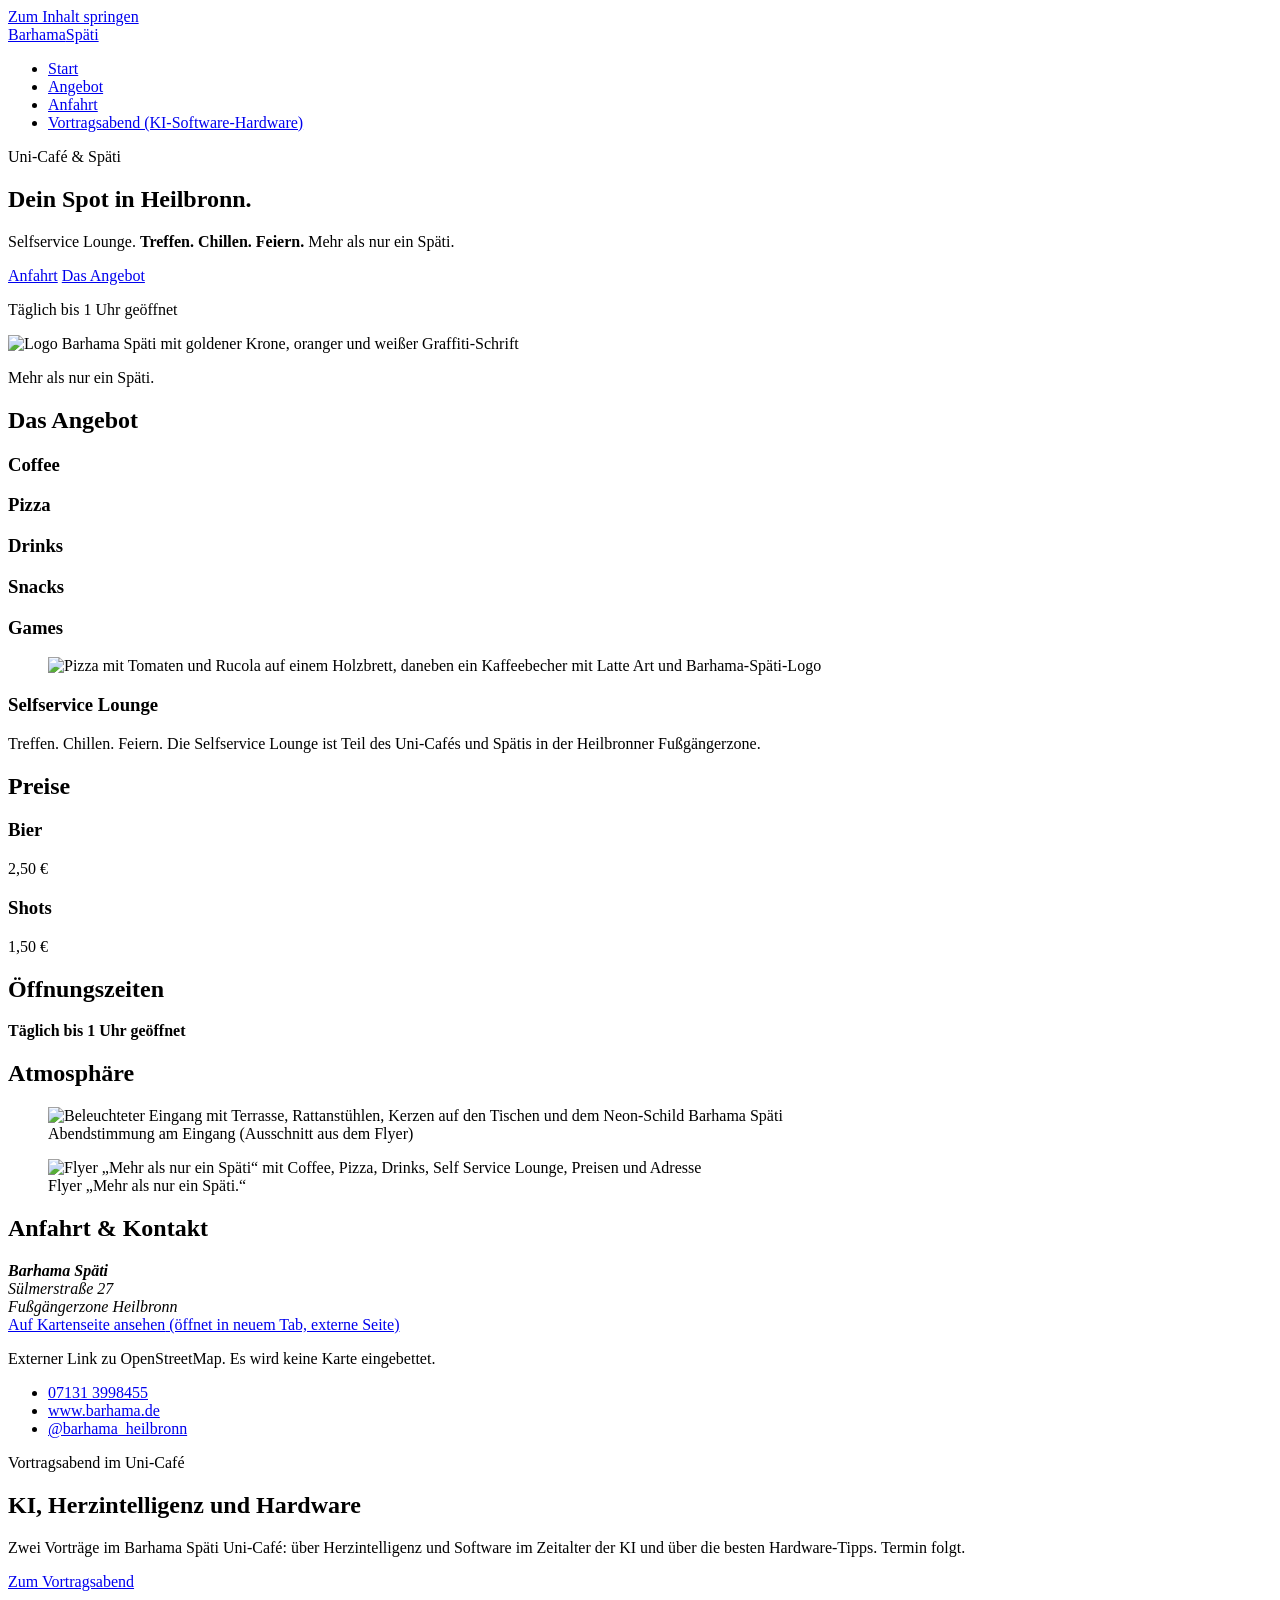
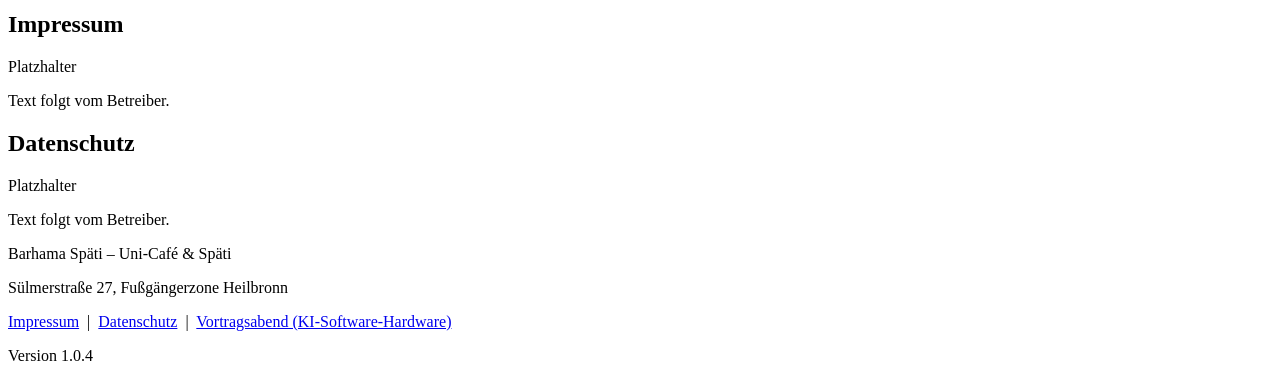
==== index.html @ f856fcb7 "Add files via upload" ====
<!doctype html>
<html lang="de" data-bs-theme="dark">
<head>
  <meta charset="utf-8">
  <meta name="viewport" content="width=device-width, initial-scale=1">
  <title>Barhama Späti – Uni-Café &amp; Späti in Heilbronn</title>
  <meta name="description" content="Barhama Späti, Uni-Café &amp; Späti in der Sülmerstraße 27, Fußgängerzone Heilbronn. Coffee, Pizza, Drinks, Snacks und Games. Täglich bis 1 Uhr geöffnet.">
  <meta name="app-version" content="1.0.4">
  <meta name="theme-color" content="#0b0b0b">
  <link rel="canonical" href="https://nosz.github.io/ki-software-hardware/">
  <meta property="og:type" content="website">
  <meta property="og:locale" content="de_DE">
  <meta property="og:site_name" content="Barhama Späti">
  <meta property="og:url" content="https://nosz.github.io/ki-software-hardware/">
  <meta property="og:title" content="Barhama Späti – Dein Spot in Heilbronn.">
  <meta property="og:description" content="Treffen. Chillen. Feiern. Uni-Café &amp; Späti, Sülmerstraße 27, Heilbronn. Täglich bis 1 Uhr geöffnet.">
  <meta property="og:image" content="https://nosz.github.io/ki-software-hardware/img_css_js/img/og-home.jpg">
  <meta property="og:image:width" content="1200">
  <meta property="og:image:height" content="630">
  <meta property="og:image:alt" content="Vorschaubild: Barhama Späti, Dein Spot in Heilbronn, beleuchtete Terrasse mit Neon-Schild">
  <meta name="twitter:card" content="summary_large_image">
  <meta name="twitter:title" content="Barhama Späti – Dein Spot in Heilbronn.">
  <meta name="twitter:description" content="Uni-Café &amp; Späti, Sülmerstraße 27, Heilbronn. Täglich bis 1 Uhr geöffnet.">
  <meta name="twitter:image" content="https://nosz.github.io/ki-software-hardware/img_css_js/img/og-home.jpg">
  <meta name="twitter:image:alt" content="Vorschaubild: Barhama Späti, Dein Spot in Heilbronn">
  <link rel="icon" type="image/png" sizes="32x32" href="img_css_js/img/favicon-32.png">
  <link rel="apple-touch-icon" href="img_css_js/img/apple-touch-icon.png">
  <link rel="stylesheet" href="img_css_js/vendor/bootstrap/bootstrap.min.css">
  <link rel="stylesheet" href="img_css_js/vendor/bootstrap-icons/bootstrap-icons.min.css">
  <link rel="stylesheet" href="img_css_js/css/custom.css">
  <script type="application/ld+json">
  {"@context":"https://schema.org","@type":"CafeOrCoffeeShop","name":"Barhama Späti","description":"Uni-Café & Späti – Selfservice Lounge","address":{"@type":"PostalAddress","streetAddress":"Sülmerstraße 27","addressLocality":"Heilbronn","addressCountry":"DE"},"url":"https://www.barhama.de"}
  </script>
</head>
<body>
  <a class="skip-link" href="#inhalt">Zum Inhalt springen</a>

  <header class="site-header">
    <div class="container d-flex flex-wrap align-items-center justify-content-between py-1">
      <a class="brand" href="index.html" aria-label="Barhama Späti – Startseite">Barhama<span>Späti</span></a>
      <nav aria-label="Hauptnavigation">
        <ul class="nav flex-wrap">
          <li class="nav-item"><a class="nav-link active" href="index.html" aria-current="page">Start</a></li>
          <li class="nav-item"><a class="nav-link" href="#angebot">Angebot</a></li>
          <li class="nav-item"><a class="nav-link" href="#anfahrt">Anfahrt</a></li>
          <li class="nav-item"><a class="nav-link" href="ki_software_hardware_info.html">Vortragsabend (KI-Software-Hardware)</a></li>
        </ul>
      </nav>
    </div>
  </header>

  <main id="inhalt">
    <section class="hero py-5" aria-labelledby="hero-titel">
      <div class="container py-4 py-lg-5">
        <div class="row align-items-center g-4">
          <div class="col-lg-7">
            <p class="hero-tag mb-3"><span>Uni-Café &amp; Späti</span></p>
            <h1 id="hero-titel">Dein Spot <span class="text-orange">in Heilbronn.</span></h1>
            <p class="lead mt-3">Selfservice Lounge. <strong>Treffen. Chillen. Feiern.</strong> Mehr als nur ein Späti.</p>
            <div class="d-flex flex-wrap gap-3 mt-4">
              <a class="btn btn-bh" href="#anfahrt"><i class="bi bi-geo-alt-fill me-2" aria-hidden="true"></i>Anfahrt</a>
              <a class="btn btn-bh-outline" href="#angebot">Das Angebot</a>
            </div>
            <p class="mt-4 mb-0 fw-bold"><i class="bi bi-clock-fill text-orange me-2" aria-hidden="true"></i>Täglich bis 1 Uhr geöffnet</p>
          </div>
          <div class="col-lg-5">
            <img class="img-fluid rounded-bh" src="img_css_js/img/logo.jpg" width="1200" height="604" alt="Logo Barhama Späti mit goldener Krone, oranger und weißer Graffiti-Schrift" fetchpriority="high">
          </div>
        </div>
      </div>
    </section>

    <section id="angebot" class="section" aria-labelledby="angebot-titel">
      <div class="container">
        <p class="eyebrow">Mehr als nur ein Späti.</p>
        <h2 id="angebot-titel" class="mb-4">Das Angebot</h2>
        <div class="row g-3 row-cols-1 row-cols-sm-2 row-cols-lg-5">
          <div class="col"><div class="card-bh p-4 text-center"><span class="icon-wrap mb-3"><i class="bi bi-cup-hot-fill" aria-hidden="true"></i></span><h3>Coffee</h3></div></div>
          <div class="col"><div class="card-bh p-4 text-center"><span class="icon-wrap mb-3"><i class="bi bi-basket2-fill" aria-hidden="true"></i></span><h3>Pizza</h3></div></div>
          <div class="col"><div class="card-bh p-4 text-center"><span class="icon-wrap mb-3"><i class="bi bi-cup-straw" aria-hidden="true"></i></span><h3>Drinks</h3></div></div>
          <div class="col"><div class="card-bh p-4 text-center"><span class="icon-wrap mb-3"><i class="bi bi-bag-fill" aria-hidden="true"></i></span><h3>Snacks</h3></div></div>
          <div class="col"><div class="card-bh p-4 text-center"><span class="icon-wrap mb-3"><i class="bi bi-controller" aria-hidden="true"></i></span><h3>Games</h3></div></div>
        </div>
        <div class="row g-4 mt-2 align-items-center">
          <div class="col-md-6">
            <figure><img class="img-fluid rounded-bh" loading="lazy" src="img_css_js/img/pizza-kaffee.jpg" width="800" height="512" alt="Pizza mit Tomaten und Rucola auf einem Holzbrett, daneben ein Kaffeebecher mit Latte Art und Barhama-Späti-Logo"></figure>
          </div>
          <div class="col-md-6">
            <h3 class="text-gold">Selfservice Lounge</h3>
            <p class="mb-0">Treffen. Chillen. Feiern. Die Selfservice Lounge ist Teil des Uni-Cafés und Spätis in der Heilbronner Fußgängerzone.</p>
          </div>
        </div>
      </div>
    </section>

    <section id="preise" class="section section-alt" aria-labelledby="preise-titel">
      <div class="container">
        <h2 id="preise-titel" class="mb-4">Preise</h2>
        <div class="row g-3">
          <div class="col-sm-6 col-lg-4"><div class="price-card"><i class="bi bi-cup-straw fs-2 text-gold" aria-hidden="true"></i><h3 class="mt-2">Bier</h3><p class="price mb-0">2,50&nbsp;€</p></div></div>
          <div class="col-sm-6 col-lg-4"><div class="price-card"><i class="bi bi-cup-fill fs-2 text-gold" aria-hidden="true"></i><h3 class="mt-2">Shots</h3><p class="price mb-0">1,50&nbsp;€</p></div></div>
        </div>
      </div>
    </section>

    <section id="oeffnungszeiten" class="section" aria-labelledby="zeiten-titel">
      <div class="container">
        <h2 id="zeiten-titel" class="mb-4">Öffnungszeiten</h2>
        <div class="card-bh p-4 d-flex flex-row align-items-center gap-3">
          <span class="icon-wrap flex-shrink-0"><i class="bi bi-clock-fill" aria-hidden="true"></i></span>
          <p class="mb-0 fs-4 text-white"><strong>Täglich bis 1 Uhr geöffnet</strong></p>
        </div>
      </div>
    </section>

    <section id="atmosphaere" class="section section-alt" aria-labelledby="galerie-titel">
      <div class="container">
        <h2 id="galerie-titel" class="mb-4">Atmosphäre</h2>
        <div class="row g-4 gallery">
          <div class="col-md-5">
            <figure><img class="img-fluid" loading="lazy" src="img_css_js/img/terrasse.jpg" width="900" height="936" alt="Beleuchteter Eingang mit Terrasse, Rattanstühlen, Kerzen auf den Tischen und dem Neon-Schild Barhama Späti"><figcaption>Abendstimmung am Eingang (Ausschnitt aus dem Flyer)</figcaption></figure>
          </div>
          <div class="col-md-7">
            <figure><img class="img-fluid" loading="lazy" src="img_css_js/img/flyer-2.jpg" width="1200" height="1600" alt="Flyer „Mehr als nur ein Späti“ mit Coffee, Pizza, Drinks, Self Service Lounge, Preisen und Adresse" style="max-height:640px;width:auto;max-width:100%"><figcaption>Flyer „Mehr als nur ein Späti.“</figcaption></figure>
          </div>
        </div>
      </div>
    </section>

    <section id="anfahrt" class="section" aria-labelledby="anfahrt-titel">
      <div class="container">
        <h2 id="anfahrt-titel" class="mb-4">Anfahrt &amp; Kontakt</h2>
        <div class="row g-4">
          <div class="col-md-6">
            <address class="mb-3 fs-5">
              <strong>Barhama Späti</strong><br>
              Sülmerstraße 27<br>
              Fußgängerzone Heilbronn
            </address>
            <a class="btn btn-bh" href="https://www.openstreetmap.org/search?query=S%C3%BClmerstra%C3%9Fe%2027%20Heilbronn" target="_blank" rel="noopener noreferrer"><i class="bi bi-geo-alt-fill me-2" aria-hidden="true"></i>Auf Kartenseite ansehen<span class="visually-hidden"> (öffnet in neuem Tab, externe Seite)</span></a>
            <p class="small text-muted-bh mt-2">Externer Link zu OpenStreetMap. Es wird keine Karte eingebettet.</p>
          </div>
          <div class="col-md-6">
            <ul class="list-unstyled fs-5 mb-0">
              <li class="mb-2"><i class="bi bi-telephone-fill text-orange me-2" aria-hidden="true"></i><a href="tel:+4971313998455">07131 3998455</a></li>
              <li class="mb-2"><i class="bi bi-globe2 text-orange me-2" aria-hidden="true"></i><a href="https://www.barhama.de" target="_blank" rel="noopener noreferrer">www.barhama.de</a></li>
              <li><i class="bi bi-instagram text-orange me-2" aria-hidden="true"></i><a href="https://www.instagram.com/barhama_heilbronn/" target="_blank" rel="noopener noreferrer">@barhama_heilbronn</a></li>
            </ul>
          </div>
        </div>
      </div>
    </section>

    <section class="section section-alt" aria-labelledby="teaser-titel">
      <div class="container">
        <div class="row align-items-center g-4">
          <div class="col-lg-8">
            <p class="eyebrow">Vortragsabend im Uni-Café</p>
            <h2 id="teaser-titel">KI, Herzintelligenz und Hardware</h2>
            <p class="mb-0">Zwei Vorträge im Barhama Späti Uni-Café: über Herzintelligenz und Software im Zeitalter der KI und über die besten Hardware-Tipps. Termin folgt.</p>
          </div>
          <div class="col-lg-4 text-lg-end">
            <a class="btn btn-bh" href="ki_software_hardware_info.html">Zum Vortragsabend<i class="bi bi-arrow-right ms-2" aria-hidden="true"></i></a>
          </div>
        </div>
      </div>
    </section>

  <section id="impressum" class="section section-alt" aria-labelledby="impressum-titel">
    <div class="container">
      <h2 id="impressum-titel" class="mb-3">Impressum</h2>
      <div class="platzhalter"><p class="eyebrow mb-2">Platzhalter</p><p class="fs-5 mb-0">Text folgt vom Betreiber.</p></div>
    </div>
  </section>
  <section id="datenschutz" class="section" aria-labelledby="datenschutz-titel">
    <div class="container">
      <h2 id="datenschutz-titel" class="mb-3">Datenschutz</h2>
      <div class="platzhalter"><p class="eyebrow mb-2">Platzhalter</p><p class="fs-5 mb-0">Text folgt vom Betreiber.</p></div>
    </div>
  </section>  </main>

  <footer class="site-footer">
    <div class="container">
      <div class="row g-3">
        <div class="col-md-6">
          <p class="mb-1 text-white fw-bold">Barhama Späti – Uni-Café &amp; Späti</p>
          <p class="mb-0">Sülmerstraße 27, Fußgängerzone Heilbronn</p>
        </div>
        <div class="col-md-6 text-md-end">
          <a href="#impressum">Impressum</a> &nbsp;|&nbsp; <a href="#datenschutz">Datenschutz</a> &nbsp;|&nbsp; <a href="ki_software_hardware_info.html">Vortragsabend (KI-Software-Hardware)</a>
        </div>
      </div>
      <p class="small mt-3 mb-0">Version <span id="version">1.0.4</span></p>
    </div>
  </footer>
</body>
</html>
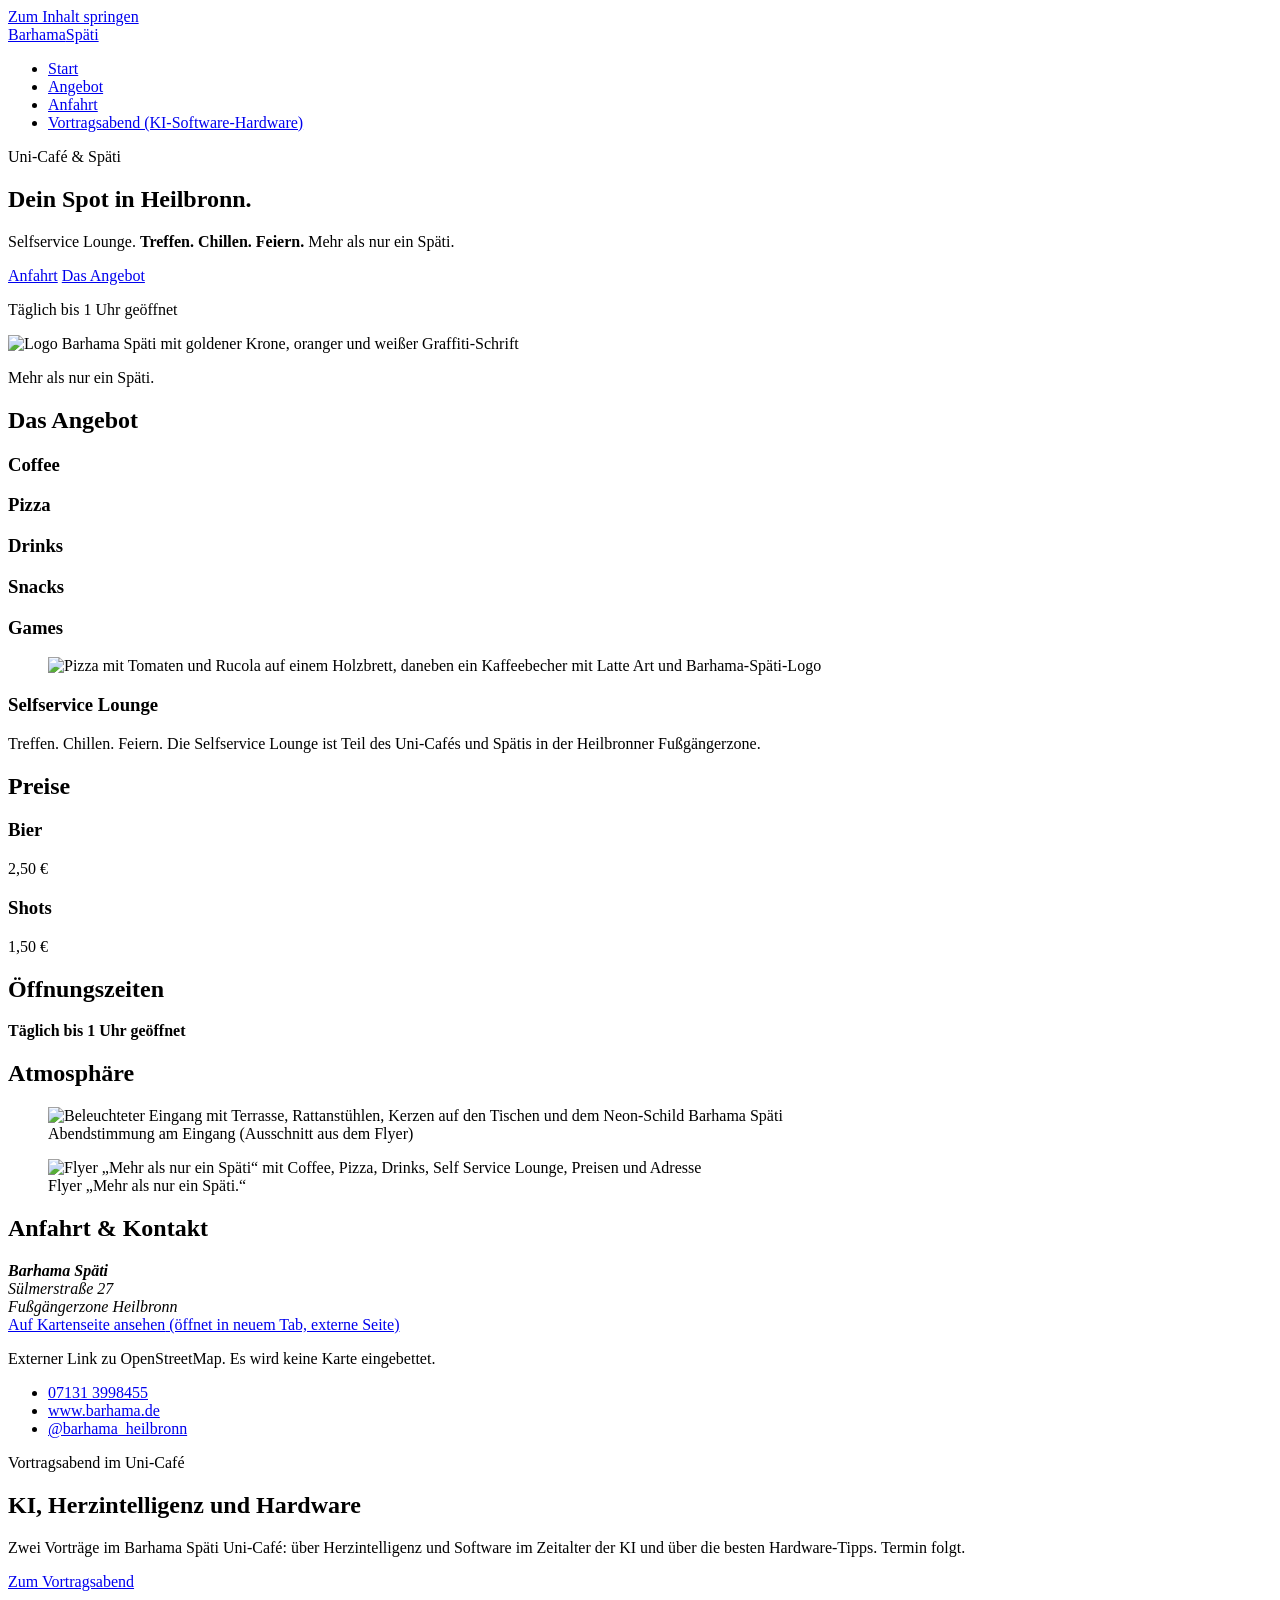
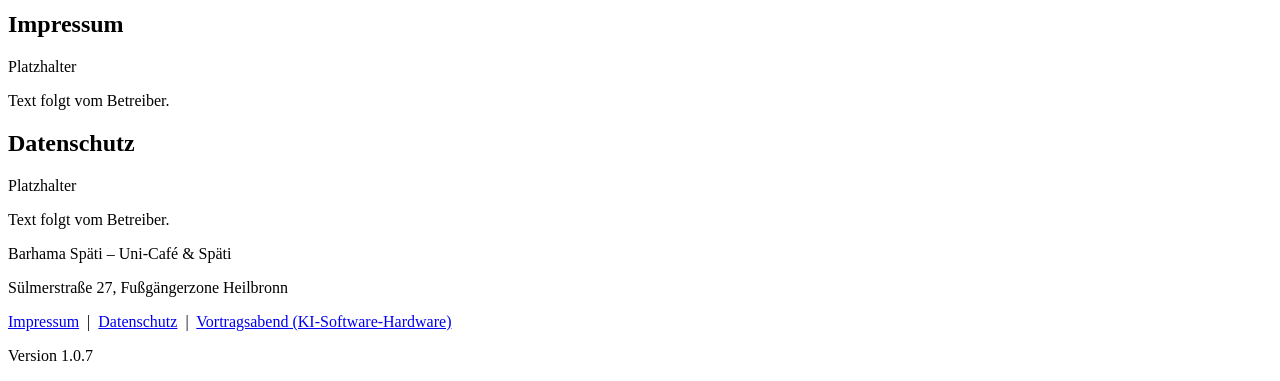
==== commit 661b1cd1: "Add files via upload" ====
--- a/index.html
+++ b/index.html
@@ -5,7 +5,7 @@
   <meta name="viewport" content="width=device-width, initial-scale=1">
   <title>Barhama Späti – Uni-Café &amp; Späti in Heilbronn</title>
   <meta name="description" content="Barhama Späti, Uni-Café &amp; Späti in der Sülmerstraße 27, Fußgängerzone Heilbronn. Coffee, Pizza, Drinks, Snacks und Games. Täglich bis 1 Uhr geöffnet.">
-  <meta name="app-version" content="1.0.4">
+  <meta name="app-version" content="1.0.7">
   <meta name="theme-color" content="#0b0b0b">
   <link rel="canonical" href="https://nosz.github.io/ki-software-hardware/">
   <meta property="og:type" content="website">
@@ -190,7 +190,7 @@
           <a href="#impressum">Impressum</a> &nbsp;|&nbsp; <a href="#datenschutz">Datenschutz</a> &nbsp;|&nbsp; <a href="ki_software_hardware_info.html">Vortragsabend (KI-Software-Hardware)</a>
         </div>
       </div>
-      <p class="small mt-3 mb-0">Version <span id="version">1.0.4</span></p>
+      <p class="small mt-3 mb-0">Version <span id="version">1.0.7</span></p>
     </div>
   </footer>
 </body>
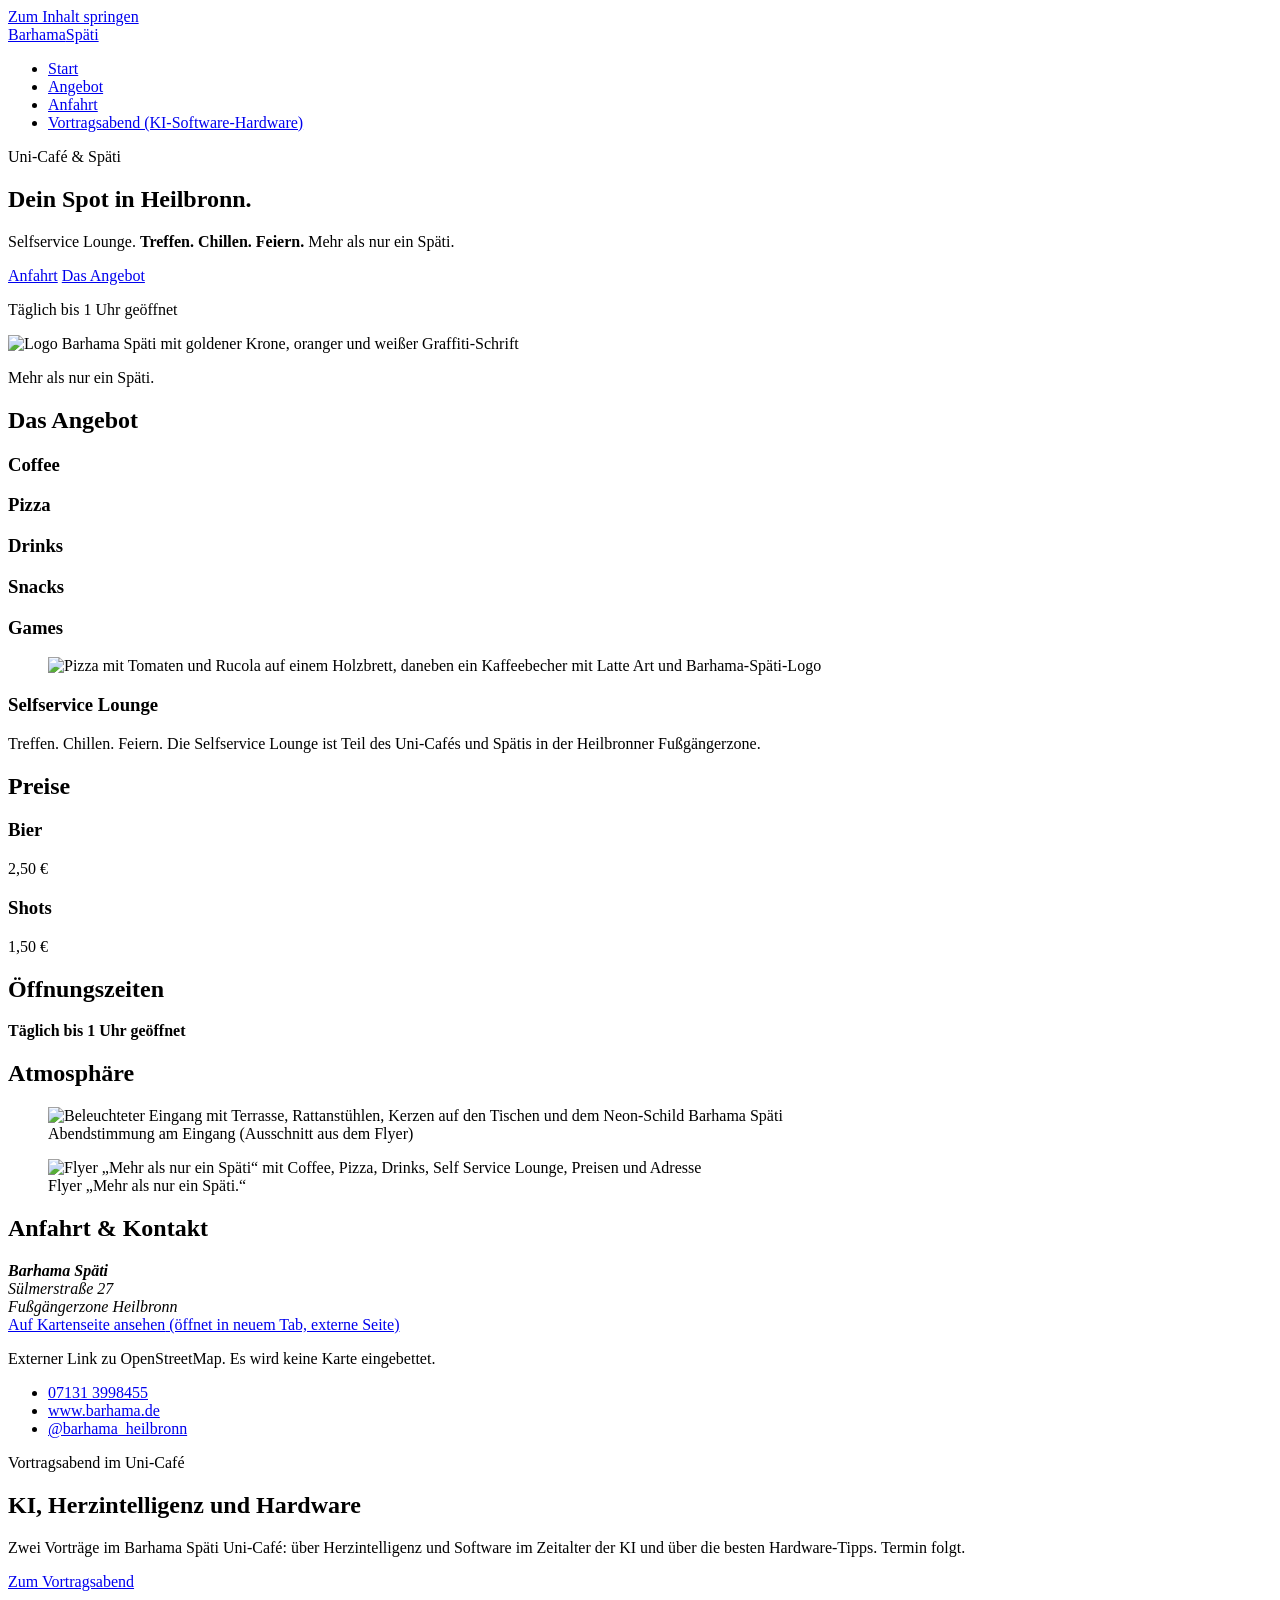
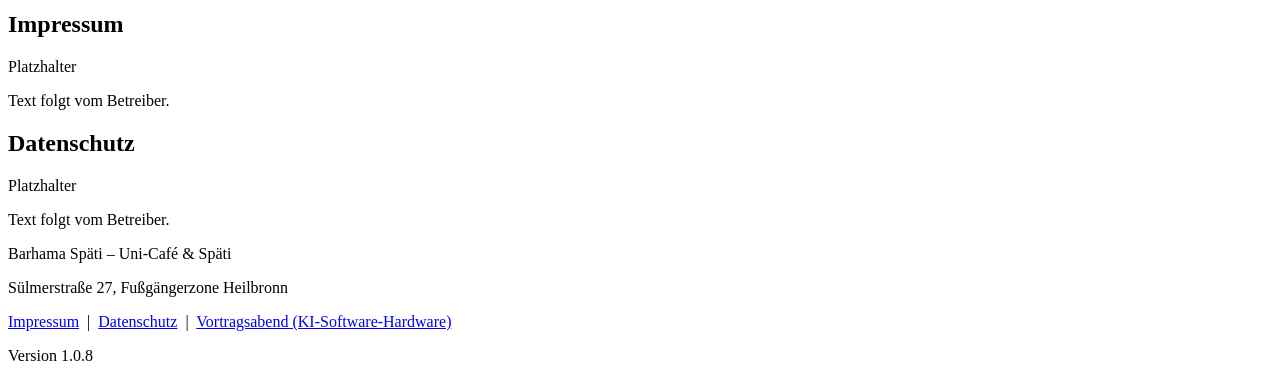
==== commit bc794dcb: "Add files via upload" ====
--- a/index.html
+++ b/index.html
@@ -5,7 +5,7 @@
   <meta name="viewport" content="width=device-width, initial-scale=1">
   <title>Barhama Späti – Uni-Café &amp; Späti in Heilbronn</title>
   <meta name="description" content="Barhama Späti, Uni-Café &amp; Späti in der Sülmerstraße 27, Fußgängerzone Heilbronn. Coffee, Pizza, Drinks, Snacks und Games. Täglich bis 1 Uhr geöffnet.">
-  <meta name="app-version" content="1.0.7">
+  <meta name="app-version" content="1.0.8">
   <meta name="theme-color" content="#0b0b0b">
   <link rel="canonical" href="https://nosz.github.io/ki-software-hardware/">
   <meta property="og:type" content="website">
@@ -14,20 +14,20 @@
   <meta property="og:url" content="https://nosz.github.io/ki-software-hardware/">
   <meta property="og:title" content="Barhama Späti – Dein Spot in Heilbronn.">
   <meta property="og:description" content="Treffen. Chillen. Feiern. Uni-Café &amp; Späti, Sülmerstraße 27, Heilbronn. Täglich bis 1 Uhr geöffnet.">
-  <meta property="og:image" content="https://nosz.github.io/ki-software-hardware/img_css_js/img/og-home.jpg">
+  <meta property="og:image" content="https://nosz.github.io/ki-software-hardware/img_css_js/og-home.jpg">
   <meta property="og:image:width" content="1200">
   <meta property="og:image:height" content="630">
   <meta property="og:image:alt" content="Vorschaubild: Barhama Späti, Dein Spot in Heilbronn, beleuchtete Terrasse mit Neon-Schild">
   <meta name="twitter:card" content="summary_large_image">
   <meta name="twitter:title" content="Barhama Späti – Dein Spot in Heilbronn.">
   <meta name="twitter:description" content="Uni-Café &amp; Späti, Sülmerstraße 27, Heilbronn. Täglich bis 1 Uhr geöffnet.">
-  <meta name="twitter:image" content="https://nosz.github.io/ki-software-hardware/img_css_js/img/og-home.jpg">
+  <meta name="twitter:image" content="https://nosz.github.io/ki-software-hardware/img_css_js/og-home.jpg">
   <meta name="twitter:image:alt" content="Vorschaubild: Barhama Späti, Dein Spot in Heilbronn">
-  <link rel="icon" type="image/png" sizes="32x32" href="img_css_js/img/favicon-32.png">
-  <link rel="apple-touch-icon" href="img_css_js/img/apple-touch-icon.png">
-  <link rel="stylesheet" href="img_css_js/vendor/bootstrap/bootstrap.min.css">
-  <link rel="stylesheet" href="img_css_js/vendor/bootstrap-icons/bootstrap-icons.min.css">
-  <link rel="stylesheet" href="img_css_js/css/custom.css">
+  <link rel="icon" type="image/png" sizes="32x32" href="img_css_js/favicon-32.png">
+  <link rel="apple-touch-icon" href="img_css_js/apple-touch-icon.png">
+  <link rel="stylesheet" href="img_css_js/bootstrap.min.css">
+  <link rel="stylesheet" href="img_css_js/bootstrap-icons.min.css">
+  <link rel="stylesheet" href="img_css_js/custom.css">
   <script type="application/ld+json">
   {"@context":"https://schema.org","@type":"CafeOrCoffeeShop","name":"Barhama Späti","description":"Uni-Café & Späti – Selfservice Lounge","address":{"@type":"PostalAddress","streetAddress":"Sülmerstraße 27","addressLocality":"Heilbronn","addressCountry":"DE"},"url":"https://www.barhama.de"}
   </script>
@@ -64,7 +64,7 @@
             <p class="mt-4 mb-0 fw-bold"><i class="bi bi-clock-fill text-orange me-2" aria-hidden="true"></i>Täglich bis 1 Uhr geöffnet</p>
           </div>
           <div class="col-lg-5">
-            <img class="img-fluid rounded-bh" src="img_css_js/img/logo.jpg" width="1200" height="604" alt="Logo Barhama Späti mit goldener Krone, oranger und weißer Graffiti-Schrift" fetchpriority="high">
+            <img class="img-fluid rounded-bh" src="img_css_js/logo.jpg" width="1200" height="604" alt="Logo Barhama Späti mit goldener Krone, oranger und weißer Graffiti-Schrift" fetchpriority="high">
           </div>
         </div>
       </div>
@@ -83,7 +83,7 @@
         </div>
         <div class="row g-4 mt-2 align-items-center">
           <div class="col-md-6">
-            <figure><img class="img-fluid rounded-bh" loading="lazy" src="img_css_js/img/pizza-kaffee.jpg" width="800" height="512" alt="Pizza mit Tomaten und Rucola auf einem Holzbrett, daneben ein Kaffeebecher mit Latte Art und Barhama-Späti-Logo"></figure>
+            <figure><img class="img-fluid rounded-bh" loading="lazy" src="img_css_js/pizza-kaffee.jpg" width="800" height="512" alt="Pizza mit Tomaten und Rucola auf einem Holzbrett, daneben ein Kaffeebecher mit Latte Art und Barhama-Späti-Logo"></figure>
           </div>
           <div class="col-md-6">
             <h3 class="text-gold">Selfservice Lounge</h3>
@@ -118,10 +118,10 @@
         <h2 id="galerie-titel" class="mb-4">Atmosphäre</h2>
         <div class="row g-4 gallery">
           <div class="col-md-5">
-            <figure><img class="img-fluid" loading="lazy" src="img_css_js/img/terrasse.jpg" width="900" height="936" alt="Beleuchteter Eingang mit Terrasse, Rattanstühlen, Kerzen auf den Tischen und dem Neon-Schild Barhama Späti"><figcaption>Abendstimmung am Eingang (Ausschnitt aus dem Flyer)</figcaption></figure>
+            <figure><img class="img-fluid" loading="lazy" src="img_css_js/terrasse.jpg" width="900" height="936" alt="Beleuchteter Eingang mit Terrasse, Rattanstühlen, Kerzen auf den Tischen und dem Neon-Schild Barhama Späti"><figcaption>Abendstimmung am Eingang (Ausschnitt aus dem Flyer)</figcaption></figure>
           </div>
           <div class="col-md-7">
-            <figure><img class="img-fluid" loading="lazy" src="img_css_js/img/flyer-2.jpg" width="1200" height="1600" alt="Flyer „Mehr als nur ein Späti“ mit Coffee, Pizza, Drinks, Self Service Lounge, Preisen und Adresse" style="max-height:640px;width:auto;max-width:100%"><figcaption>Flyer „Mehr als nur ein Späti.“</figcaption></figure>
+            <figure><img class="img-fluid" loading="lazy" src="img_css_js/flyer-2.jpg" width="1200" height="1600" alt="Flyer „Mehr als nur ein Späti“ mit Coffee, Pizza, Drinks, Self Service Lounge, Preisen und Adresse" style="max-height:640px;width:auto;max-width:100%"><figcaption>Flyer „Mehr als nur ein Späti.“</figcaption></figure>
           </div>
         </div>
       </div>
@@ -190,7 +190,7 @@
           <a href="#impressum">Impressum</a> &nbsp;|&nbsp; <a href="#datenschutz">Datenschutz</a> &nbsp;|&nbsp; <a href="ki_software_hardware_info.html">Vortragsabend (KI-Software-Hardware)</a>
         </div>
       </div>
-      <p class="small mt-3 mb-0">Version <span id="version">1.0.7</span></p>
+      <p class="small mt-3 mb-0">Version <span id="version">1.0.8</span></p>
     </div>
   </footer>
 </body>
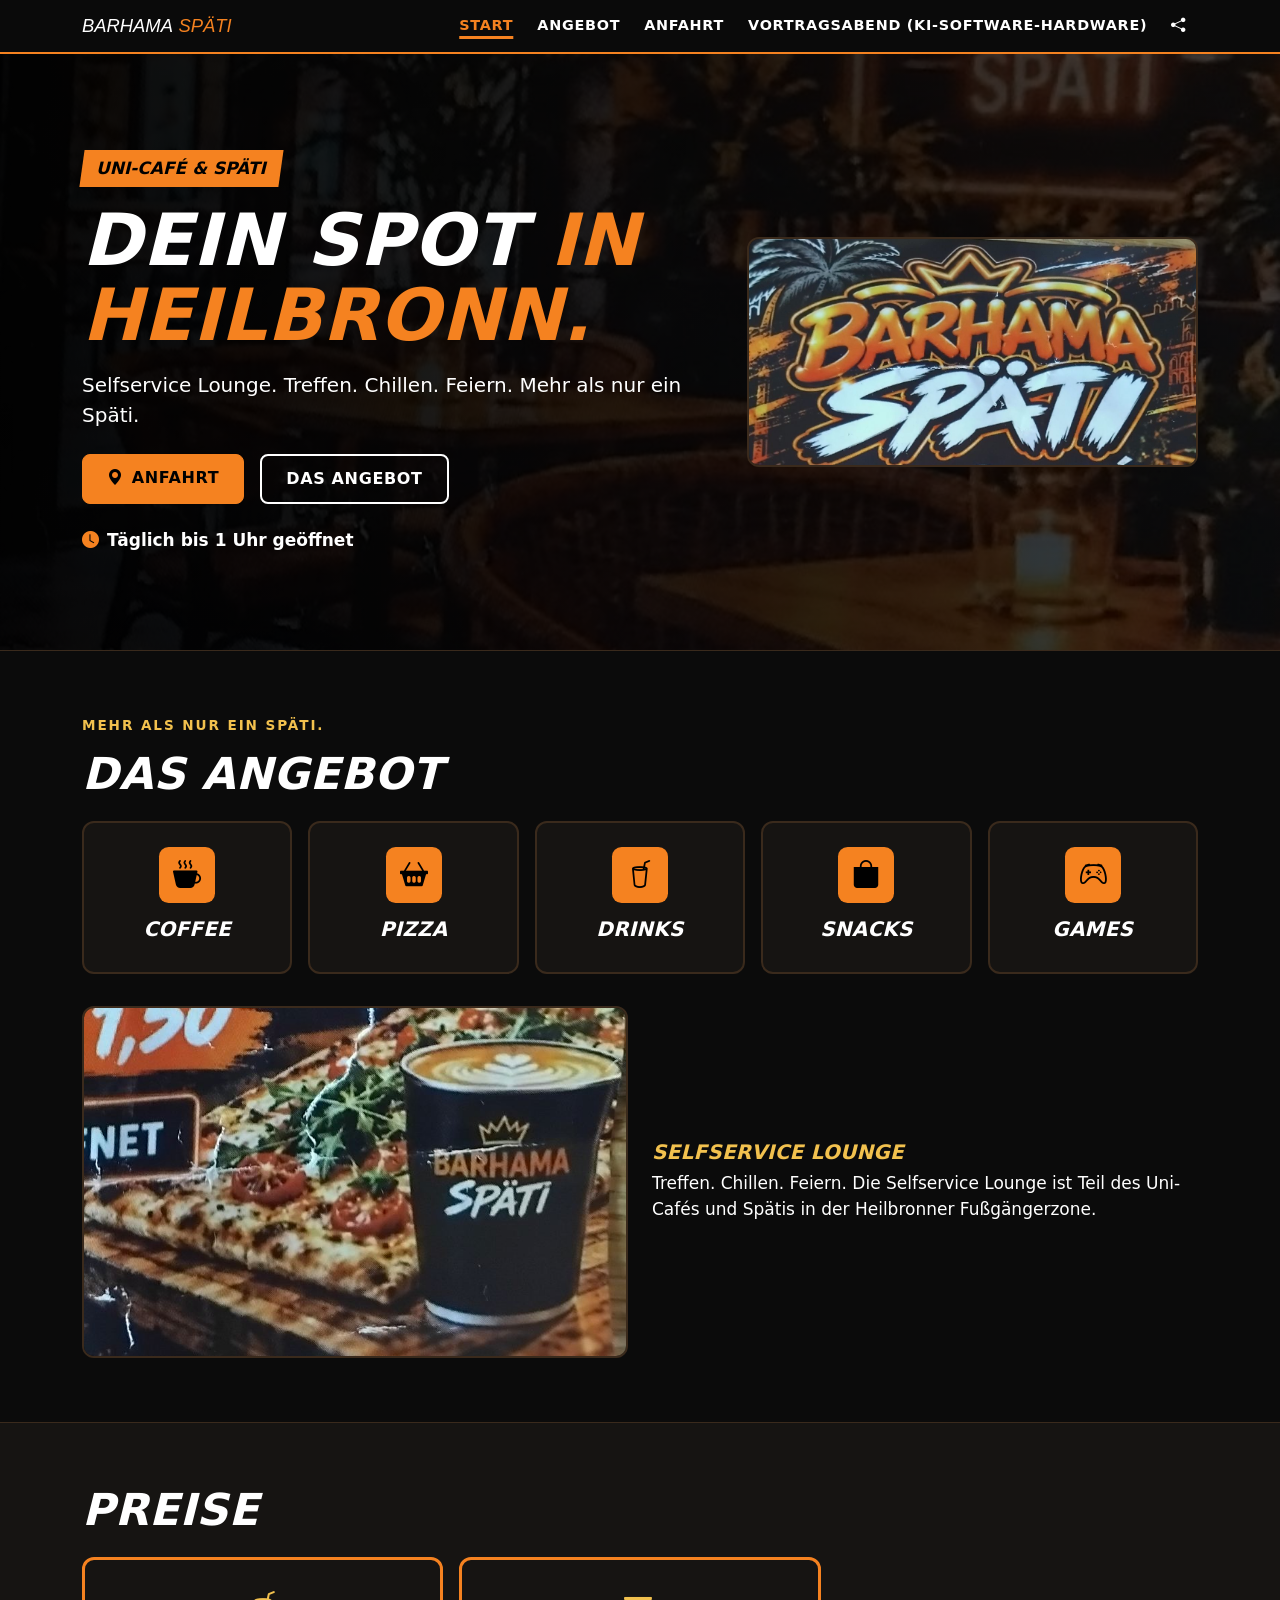
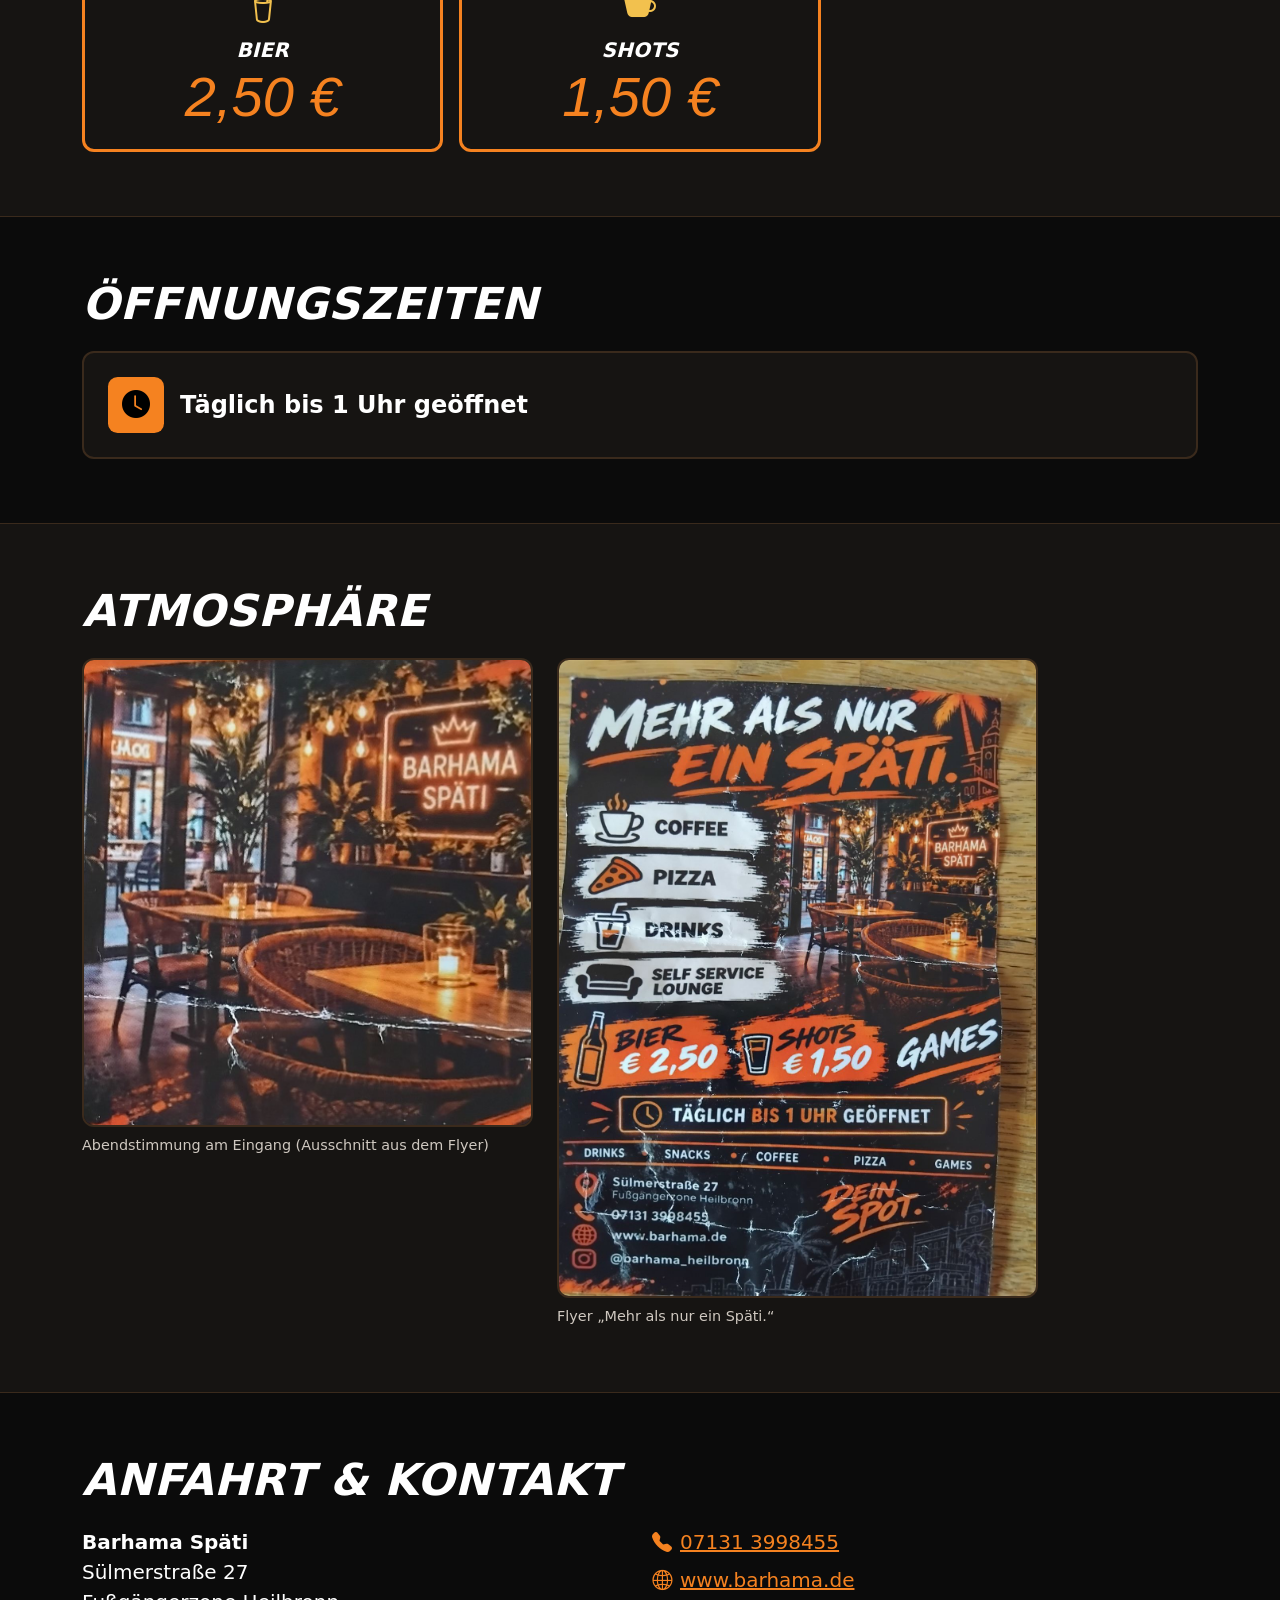
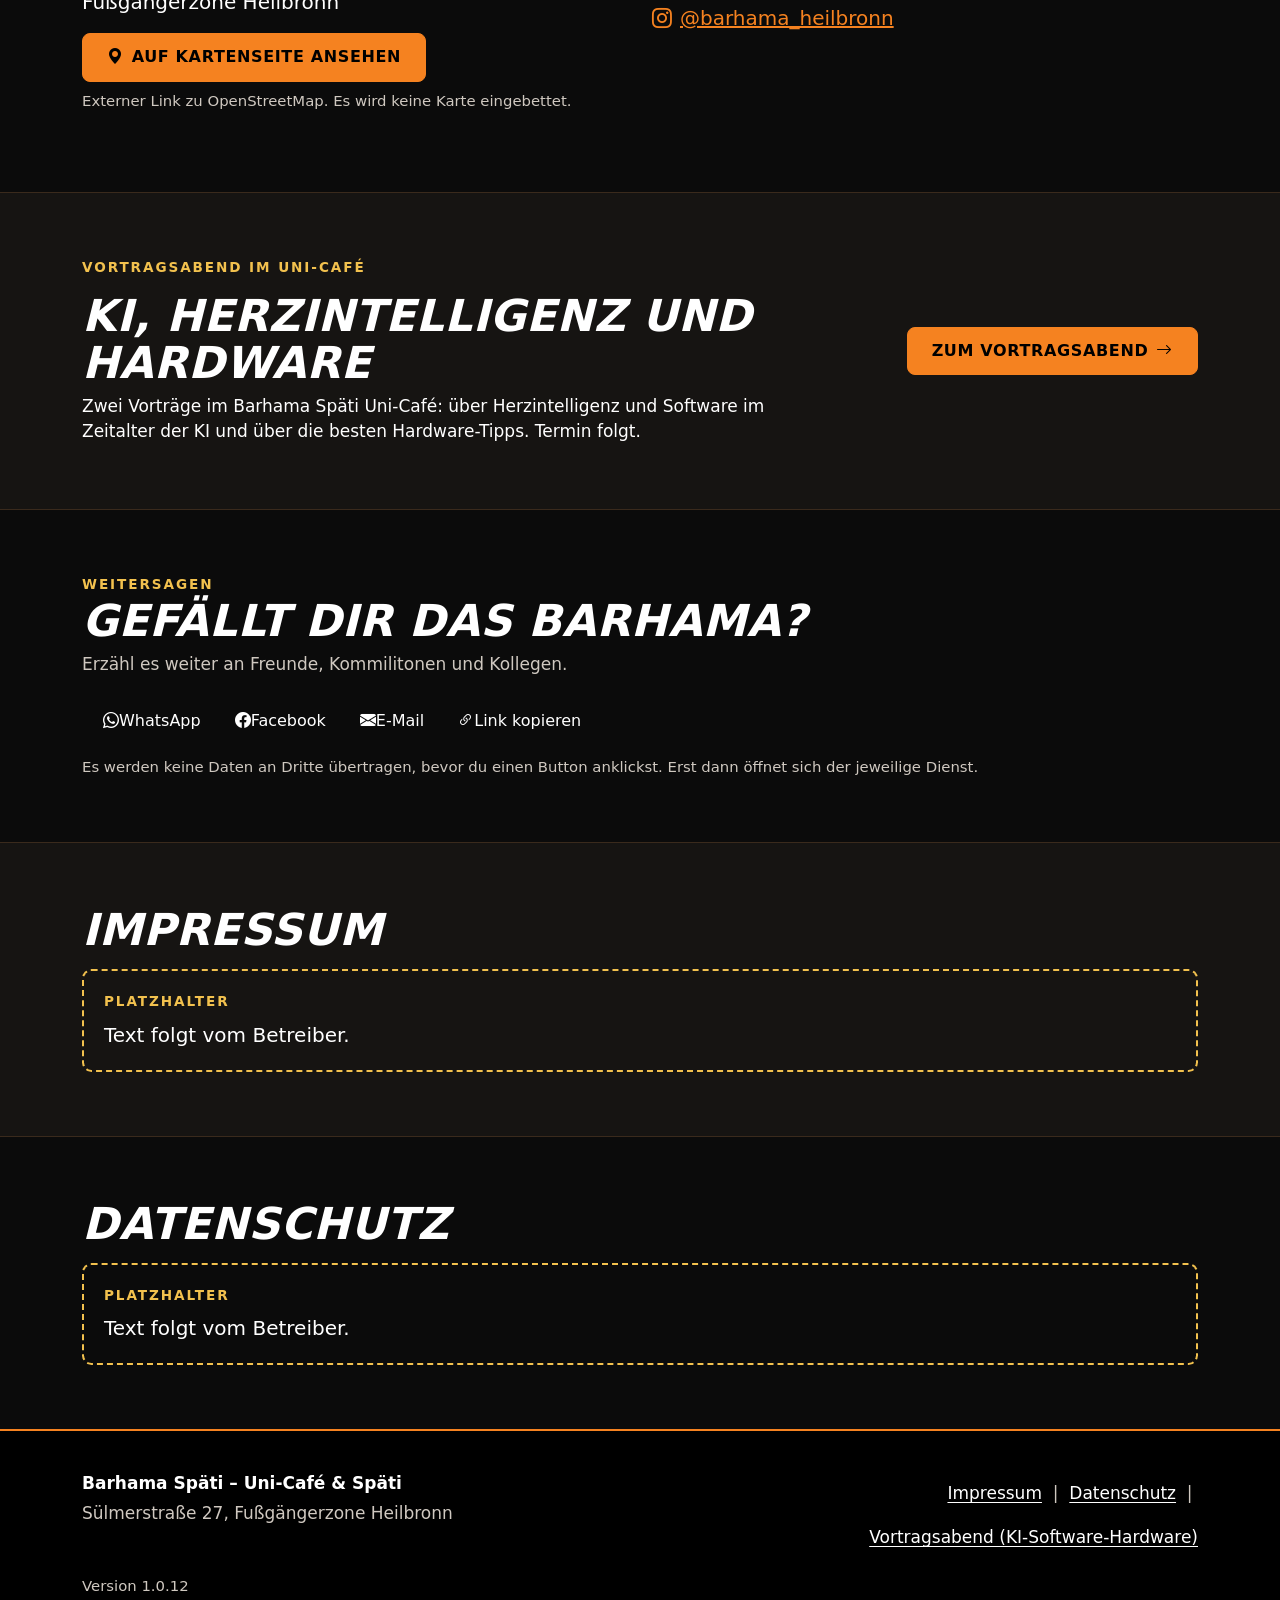
==== commit 77dd26fd: "Add files via upload" ====
--- a/index.html
+++ b/index.html
@@ -5,7 +5,7 @@
   <meta name="viewport" content="width=device-width, initial-scale=1">
   <title>Barhama Späti – Uni-Café &amp; Späti in Heilbronn</title>
   <meta name="description" content="Barhama Späti, Uni-Café &amp; Späti in der Sülmerstraße 27, Fußgängerzone Heilbronn. Coffee, Pizza, Drinks, Snacks und Games. Täglich bis 1 Uhr geöffnet.">
-  <meta name="app-version" content="1.0.8">
+  <meta name="app-version" content="1.0.12">
   <meta name="theme-color" content="#0b0b0b">
   <link rel="canonical" href="https://nosz.github.io/ki-software-hardware/">
   <meta property="og:type" content="website">
@@ -15,6 +15,7 @@
   <meta property="og:title" content="Barhama Späti – Dein Spot in Heilbronn.">
   <meta property="og:description" content="Treffen. Chillen. Feiern. Uni-Café &amp; Späti, Sülmerstraße 27, Heilbronn. Täglich bis 1 Uhr geöffnet.">
   <meta property="og:image" content="https://nosz.github.io/ki-software-hardware/img_css_js/og-home.jpg">
+  <meta property="og:image:type" content="image/jpeg">
   <meta property="og:image:width" content="1200">
   <meta property="og:image:height" content="630">
   <meta property="og:image:alt" content="Vorschaubild: Barhama Späti, Dein Spot in Heilbronn, beleuchtete Terrasse mit Neon-Schild">
@@ -44,6 +45,7 @@
           <li class="nav-item"><a class="nav-link" href="#angebot">Angebot</a></li>
           <li class="nav-item"><a class="nav-link" href="#anfahrt">Anfahrt</a></li>
           <li class="nav-item"><a class="nav-link" href="ki_software_hardware_info.html">Vortragsabend (KI-Software-Hardware)</a></li>
+          <li class="nav-item"><a class="nav-link nav-share" href="#teilen" title="Teilen" aria-label="Teilen"><i class="bi bi-share-fill" aria-hidden="true"></i></a></li>
         </ul>
       </nav>
     </div>
@@ -166,6 +168,24 @@
       </div>
     </section>
 
+  <section id="teilen" class="section share" aria-labelledby="teilen-titel">
+    <div class="container">
+      <div class="share-box" data-share-url="https://nosz.github.io/ki-software-hardware/" data-share-title="Barhama Späti – Dein Spot in Heilbronn" data-share-text="Barhama Späti in Heilbronn: Uni-Café &amp; Späti mit Coffee, Pizza, Drinks, Snacks und Games. Treffen. Chillen. Feiern. Täglich bis 1 Uhr geöffnet, Sülmerstraße 27.">
+        <p class="eyebrow mb-1">Weitersagen</p>
+        <h2 id="teilen-titel" class="mb-2">Gefällt dir das Barhama?</h2>
+        <p class="text-muted-bh mb-4">Erzähl es weiter an Freunde, Kommilitonen und Kollegen.</p>
+        <ul class="share-list list-unstyled d-flex flex-wrap gap-2 mb-3" aria-label="Barhama Späti teilen">
+          <li><button type="button" class="btn btn-share btn-share-native" data-share-native hidden><i class="bi bi-share-fill" aria-hidden="true"></i><span>Teilen</span></button></li>
+          <li><a class="btn btn-share" href="https://wa.me/?text=Kennst%20du%20schon%20das%20Barhama%20Sp%C3%A4ti%3F%20Uni-Caf%C3%A9%20%26%20Sp%C3%A4ti%20mitten%20in%20der%20Fu%C3%9Fg%C3%A4ngerzone%20von%20Heilbronn%3A%20Coffee%2C%20Pizza%2C%20Drinks%2C%20Snacks%20und%20Games.%20T%C3%A4glich%20bis%201%20Uhr%20ge%C3%B6ffnet.%20Treffen.%20Chillen.%20Feiern.%20https%3A%2F%2Fnosz.github.io%2Fki-software-hardware%2F" target="_blank" rel="noopener noreferrer"><i class="bi bi-whatsapp" aria-hidden="true"></i><span>WhatsApp</span><span class="visually-hidden"> (öffnet in neuem Tab)</span></a></li>
+          <li><a class="btn btn-share" href="https://www.facebook.com/sharer/sharer.php?u=https%3A%2F%2Fnosz.github.io%2Fki-software-hardware%2F" target="_blank" rel="noopener noreferrer"><i class="bi bi-facebook" aria-hidden="true"></i><span>Facebook</span><span class="visually-hidden"> (öffnet in neuem Tab)</span></a></li>
+          <li><a class="btn btn-share" href="mailto:?subject=Tipp%20f%C3%BCr%20Heilbronn%3A%20Barhama%20Sp%C3%A4ti%20%E2%80%93%20Uni-Caf%C3%A9%20%26%20Sp%C3%A4ti&amp;body=Hallo%2C%0D%0A%0D%0Aein%20Tipp%20f%C3%BCr%20Heilbronn%3A%20das%20Barhama%20Sp%C3%A4ti%2C%20Uni-Caf%C3%A9%20%26%20Sp%C3%A4ti%20in%20der%20S%C3%BClmerstra%C3%9Fe%2027%20(Fu%C3%9Fg%C3%A4ngerzone).%20Es%20gibt%20Coffee%2C%20Pizza%2C%20Drinks%2C%20Snacks%20und%20Games%2C%20t%C3%A4glich%20bis%201%20Uhr%20ge%C3%B6ffnet.%0D%0A%0D%0AMehr%20Infos%3A%20https%3A%2F%2Fnosz.github.io%2Fki-software-hardware%2F%0D%0A%0D%0AViele%20Gr%C3%BC%C3%9Fe"><i class="bi bi-envelope-fill" aria-hidden="true"></i><span>E-Mail</span></a></li>
+          <li><button type="button" class="btn btn-share" data-share-copy><i class="bi bi-link-45deg" aria-hidden="true"></i><span>Link kopieren</span></button></li>
+        </ul>
+        <p class="share-status small mb-2" role="status" aria-live="polite" data-share-status></p>
+        <p class="small text-muted-bh mb-0">Es werden keine Daten an Dritte übertragen, bevor du einen Button anklickst. Erst dann öffnet sich der jeweilige Dienst.</p>
+      </div>
+    </div>
+  </section>
   <section id="impressum" class="section section-alt" aria-labelledby="impressum-titel">
     <div class="container">
       <h2 id="impressum-titel" class="mb-3">Impressum</h2>
@@ -190,8 +210,9 @@
           <a href="#impressum">Impressum</a> &nbsp;|&nbsp; <a href="#datenschutz">Datenschutz</a> &nbsp;|&nbsp; <a href="ki_software_hardware_info.html">Vortragsabend (KI-Software-Hardware)</a>
         </div>
       </div>
-      <p class="small mt-3 mb-0">Version <span id="version">1.0.8</span></p>
+      <p class="small mt-3 mb-0">Version <span id="version">1.0.12</span></p>
     </div>
   </footer>
+  <script src="img_css_js/share.js"></script>
 </body>
 </html>
--- a/img_css_js/custom.css
+++ b/img_css_js/custom.css
@@ -0,0 +1,133 @@
+/* Barhama - eigene Stilschicht ueber Bootstrap 5.3.3 (Bootstrap-Dateien bleiben unveraendert) */
+:root,
+[data-bs-theme="dark"] {
+  --bh-orange: #f58220;
+  --bh-orange-dark: #d96a08;
+  --bh-gold: #f2c14e;
+  --bh-black: #0b0b0b;
+  --bh-panel: #161412;
+  --bh-line: #3a2a1c;
+  --bh-muted: #cfc8c0;
+  --bs-body-bg: var(--bh-black);
+  --bs-body-color: #ffffff;
+  --bs-body-font-family: system-ui, -apple-system, "Segoe UI", Roboto, Arial, sans-serif;
+  --bs-body-font-size: 1.0625rem;
+  --bs-link-color: var(--bh-orange);
+  --bs-link-hover-color: var(--bh-gold);
+  --bs-link-color-rgb: 245, 130, 32;
+  --bs-link-hover-color-rgb: 242, 193, 78;
+  --bs-border-color: var(--bh-line);
+  --bs-secondary-color: var(--bh-muted);
+  --bs-focus-ring-color: rgba(242, 193, 78, .6);
+}
+
+body { background: var(--bh-black); }
+html { scroll-behavior: smooth; scroll-padding-top: 5rem; }
+@media (prefers-reduced-motion: reduce) { html { scroll-behavior: auto; } }
+
+/* Sichtbarer Fokus (WCAG 2.2) */
+a:focus-visible, .nav-link:focus-visible, .btn:focus-visible, button:focus-visible, .form-control:focus-visible, .form-select:focus-visible, .form-check-input:focus-visible {
+  outline: 3px solid var(--bh-gold);
+  outline-offset: 3px;
+  box-shadow: none;
+}
+
+.skip-link { position: absolute; left: -999px; top: 0; z-index: 2000; background: var(--bh-gold); color: #000; padding: .75rem 1rem; font-weight: 700; }
+.skip-link:focus { left: 0; }
+
+.text-muted-bh { color: var(--bh-muted); }
+.text-orange { color: var(--bh-orange); }
+.text-gold { color: var(--bh-gold); }
+
+/* Schrift: urban, fett, schraeg, Versalien */
+.display-bh, h1, h2, h3 { font-family: "Arial Black", "Segoe UI Black", Impact, system-ui, sans-serif; font-weight: 900; text-transform: uppercase; font-style: italic; letter-spacing: .01em; line-height: 1.05; }
+h1 { font-size: clamp(2.2rem, 7vw, 4.5rem); }
+h2 { font-size: clamp(1.7rem, 4.5vw, 2.75rem); }
+h3 { font-size: 1.25rem; }
+.eyebrow { text-transform: uppercase; letter-spacing: .14em; font-weight: 700; font-size: .85rem; color: var(--bh-gold); }
+
+/* Kopf */
+.site-header { background: rgba(11, 11, 11, .96); border-bottom: 2px solid var(--bh-orange); position: sticky; top: 0; z-index: 1030; }
+.site-header .brand { font-family: "Arial Black", "Segoe UI Black", Impact, sans-serif; font-style: italic; text-transform: uppercase; color: #fff; text-decoration: none; font-size: 1.15rem; display: inline-flex; align-items: center; min-height: 44px; }
+.site-header .brand span { color: var(--bh-orange); margin-left: .35rem; }
+.site-header .nav-link { color: #fff; font-weight: 700; text-transform: uppercase; font-size: .9rem; letter-spacing: .05em; min-height: 44px; display: inline-flex; align-items: center; padding: .5rem .75rem; }
+.site-header .nav-link:hover, .site-header .nav-link.active { color: var(--bh-orange); }
+.site-header .nav-link.active { text-decoration: underline; text-underline-offset: 6px; text-decoration-thickness: 3px; }
+
+/* Buttons */
+.btn-bh { --bs-btn-color: #000; --bs-btn-bg: var(--bh-orange); --bs-btn-border-color: var(--bh-orange); --bs-btn-hover-color: #000; --bs-btn-hover-bg: var(--bh-gold); --bs-btn-hover-border-color: var(--bh-gold); --bs-btn-active-color: #000; --bs-btn-active-bg: var(--bh-gold); --bs-btn-active-border-color: var(--bh-gold); --bs-btn-disabled-color: #1a1a1a; --bs-btn-disabled-bg: #8a5a2c; --bs-btn-disabled-border-color: #8a5a2c; font-weight: 800; text-transform: uppercase; letter-spacing: .04em; min-height: 48px; padding: .7rem 1.5rem; border-radius: .5rem; }
+.btn-bh-outline { --bs-btn-color: #fff; --bs-btn-border-color: #fff; --bs-btn-hover-color: #000; --bs-btn-hover-bg: #fff; --bs-btn-hover-border-color: #fff; font-weight: 800; text-transform: uppercase; letter-spacing: .04em; min-height: 48px; padding: .7rem 1.5rem; border-width: 2px; border-radius: .5rem; }
+
+/* Hero */
+.hero { position: relative; isolation: isolate; background: #000; border-bottom: 1px solid var(--bh-line); overflow: hidden; }
+.hero::before { content: ""; position: absolute; inset: 0; z-index: -2; background: url("terrasse.jpg") center / cover no-repeat; opacity: .45; }
+.hero::after { content: ""; position: absolute; inset: 0; z-index: -1; background: linear-gradient(90deg, rgba(0,0,0,.92) 0%, rgba(0,0,0,.65) 55%, rgba(0,0,0,.35) 100%); }
+.hero .lead { color: #fff; font-size: 1.25rem; }
+.hero-tag { display: inline-block; background: var(--bh-orange); color: #000; font-weight: 900; text-transform: uppercase; font-style: italic; padding: .35rem .9rem; transform: skew(-8deg); }
+.hero-tag > span { display: inline-block; transform: skew(8deg); }
+
+.section { padding: 4rem 0; }
+.section-alt { background: var(--bh-panel); border-top: 1px solid var(--bh-line); border-bottom: 1px solid var(--bh-line); }
+
+/* Karten */
+.card-bh { background: var(--bh-panel); border: 2px solid var(--bh-line); border-radius: .75rem; height: 100%; color: #fff; }
+.section-alt .card-bh { background: #0f0d0b; }
+.card-bh .icon-wrap { width: 56px; height: 56px; border-radius: .6rem; display: inline-flex; align-items: center; justify-content: center; background: var(--bh-orange); color: #000; font-size: 1.75rem; }
+.card-bh .card-text, .card-bh p { color: var(--bh-muted); }
+.price-card { border: 3px solid var(--bh-orange); background: var(--bh-panel); border-radius: .75rem; padding: 1.5rem; text-align: center; height: 100%; }
+.price-card .price { font-family: "Arial Black", "Segoe UI Black", Impact, sans-serif; font-style: italic; font-size: clamp(2.5rem, 8vw, 3.5rem); color: var(--bh-orange); line-height: 1; }
+
+/* Eckdaten */
+.facts { background: var(--bh-orange); color: #000; }
+.facts .fact { display: flex; gap: .75rem; align-items: center; padding: 1rem 0; }
+.facts .fact i { font-size: 1.75rem; }
+.facts .fact small { display: block; text-transform: uppercase; letter-spacing: .08em; font-weight: 800; font-size: .75rem; }
+.facts .fact strong { font-size: 1.1rem; font-weight: 900; }
+
+.gallery img, .rounded-bh { border-radius: .75rem; border: 2px solid var(--bh-line); }
+figure { margin: 0; }
+figcaption { color: var(--bh-muted); font-size: .9rem; margin-top: .5rem; }
+
+/* Formular */
+.form-bh { background: var(--bh-panel); border: 2px solid var(--bh-orange); border-radius: .75rem; padding: 1.5rem; }
+.form-bh .form-control, .form-bh .form-select { background-color: #fff; color: #000; min-height: 48px; }
+.form-bh .form-control:disabled, .form-bh .form-select:disabled { background-color: #cfcfcf; color: #333; opacity: 1; }
+.form-bh .form-check-input { width: 1.5rem; height: 1.5rem; margin-top: .1rem; }
+.form-bh .form-check-input:checked { background-color: var(--bh-orange); border-color: var(--bh-orange); }
+.form-bh label { font-weight: 700; }
+.form-bh fieldset:disabled label, .form-bh fieldset:disabled .form-check-label { color: #e8e1d9; }
+.alert-bh { background: #2a1b0c; border: 2px solid var(--bh-gold); color: #fff; border-radius: .6rem; }
+
+.site-footer { background: #000; border-top: 2px solid var(--bh-orange); padding: 2.5rem 0 2rem; color: var(--bh-muted); }
+.site-footer a { color: #fff; text-underline-offset: 3px; display: inline-block; min-height: 44px; line-height: 44px; }
+.site-footer a:hover { color: var(--bh-gold); }
+.platzhalter { border: 2px dashed var(--bh-gold); border-radius: .6rem; padding: 1.25rem; }
+
+/* Landingpage: Organisator, Badges, Baender, Ablauf, Animationen */
+.hero-tag-gold { background: var(--bh-gold); }
+.price-badge { display: inline-flex; align-items: center; background: #000; color: var(--bh-gold); border: 2px solid var(--bh-gold); border-radius: 2rem; padding: .5rem 1.1rem; font-weight: 800; }
+.organizer { background: #14100b; border-top: 3px solid var(--bh-gold); border-bottom: 3px solid var(--bh-gold); }
+.organizer .icon-wrap { width: 64px; height: 64px; border-radius: .6rem; display: inline-flex; align-items: center; justify-content: center; background: var(--bh-gold); color: #000; font-size: 2rem; }
+.question-card { height: 100%; border-left: 6px solid var(--bh-orange); background: var(--bh-panel); border-radius: .5rem; padding: 1.25rem; display: flex; gap: .75rem; align-items: flex-start; }
+.question-card i { color: var(--bh-orange); font-size: 1.5rem; }
+.question-card p { margin: 0; font-weight: 700; font-size: 1.15rem; }
+.band { background: var(--bh-orange); color: #000; transform: skewY(-1.5deg); margin: 2rem 0; }
+.band > .container { transform: skewY(1.5deg); }
+.band-text { font-family: "Arial Black", "Segoe UI Black", Impact, sans-serif; font-style: italic; text-transform: uppercase; font-weight: 900; font-size: clamp(1.8rem, 5vw, 3rem); line-height: 1.1; }
+.step { height: 100%; background: #0f0d0b; border: 2px solid var(--bh-line); border-radius: .6rem; padding: 1rem; display: flex; flex-direction: column; gap: .25rem; }
+.step-nr { width: 2.25rem; height: 2.25rem; border-radius: 50%; background: var(--bh-orange); color: #000; font-weight: 900; display: inline-flex; align-items: center; justify-content: center; }
+.step span:last-child { color: var(--bh-muted); }
+@media (prefers-reduced-motion: no-preference) {
+  .anim-in { animation: bh-up .7s ease-out both; }
+  .anim-d1 { animation-delay: .15s; }
+  .anim-d2 { animation-delay: .3s; }
+  .btn-pulse { animation: bh-pulse 2.6s ease-in-out infinite; }
+  .question-card, .card-bh, .step { transition: transform .2s ease; }
+  .question-card:hover, .card-bh:hover, .step:hover { transform: translateY(-4px); }
+}
+@keyframes bh-up { from { opacity: 0; transform: translateY(18px); } to { opacity: 1; transform: none; } }
+@keyframes bh-pulse { 0%, 100% { box-shadow: 0 0 0 0 rgba(242,193,78,.55); } 50% { box-shadow: 0 0 0 10px rgba(242,193,78,0); } }
+@media (max-width: 575.98px) { .site-header { position: static; } html { scroll-padding-top: 1rem; } }
+
+.card-bh .benefit { background: var(--bh-orange); color: #000; font-weight: 800; border-radius: .5rem; padding: .85rem 1rem; }
+.benefit i { font-size: 1.25rem; }
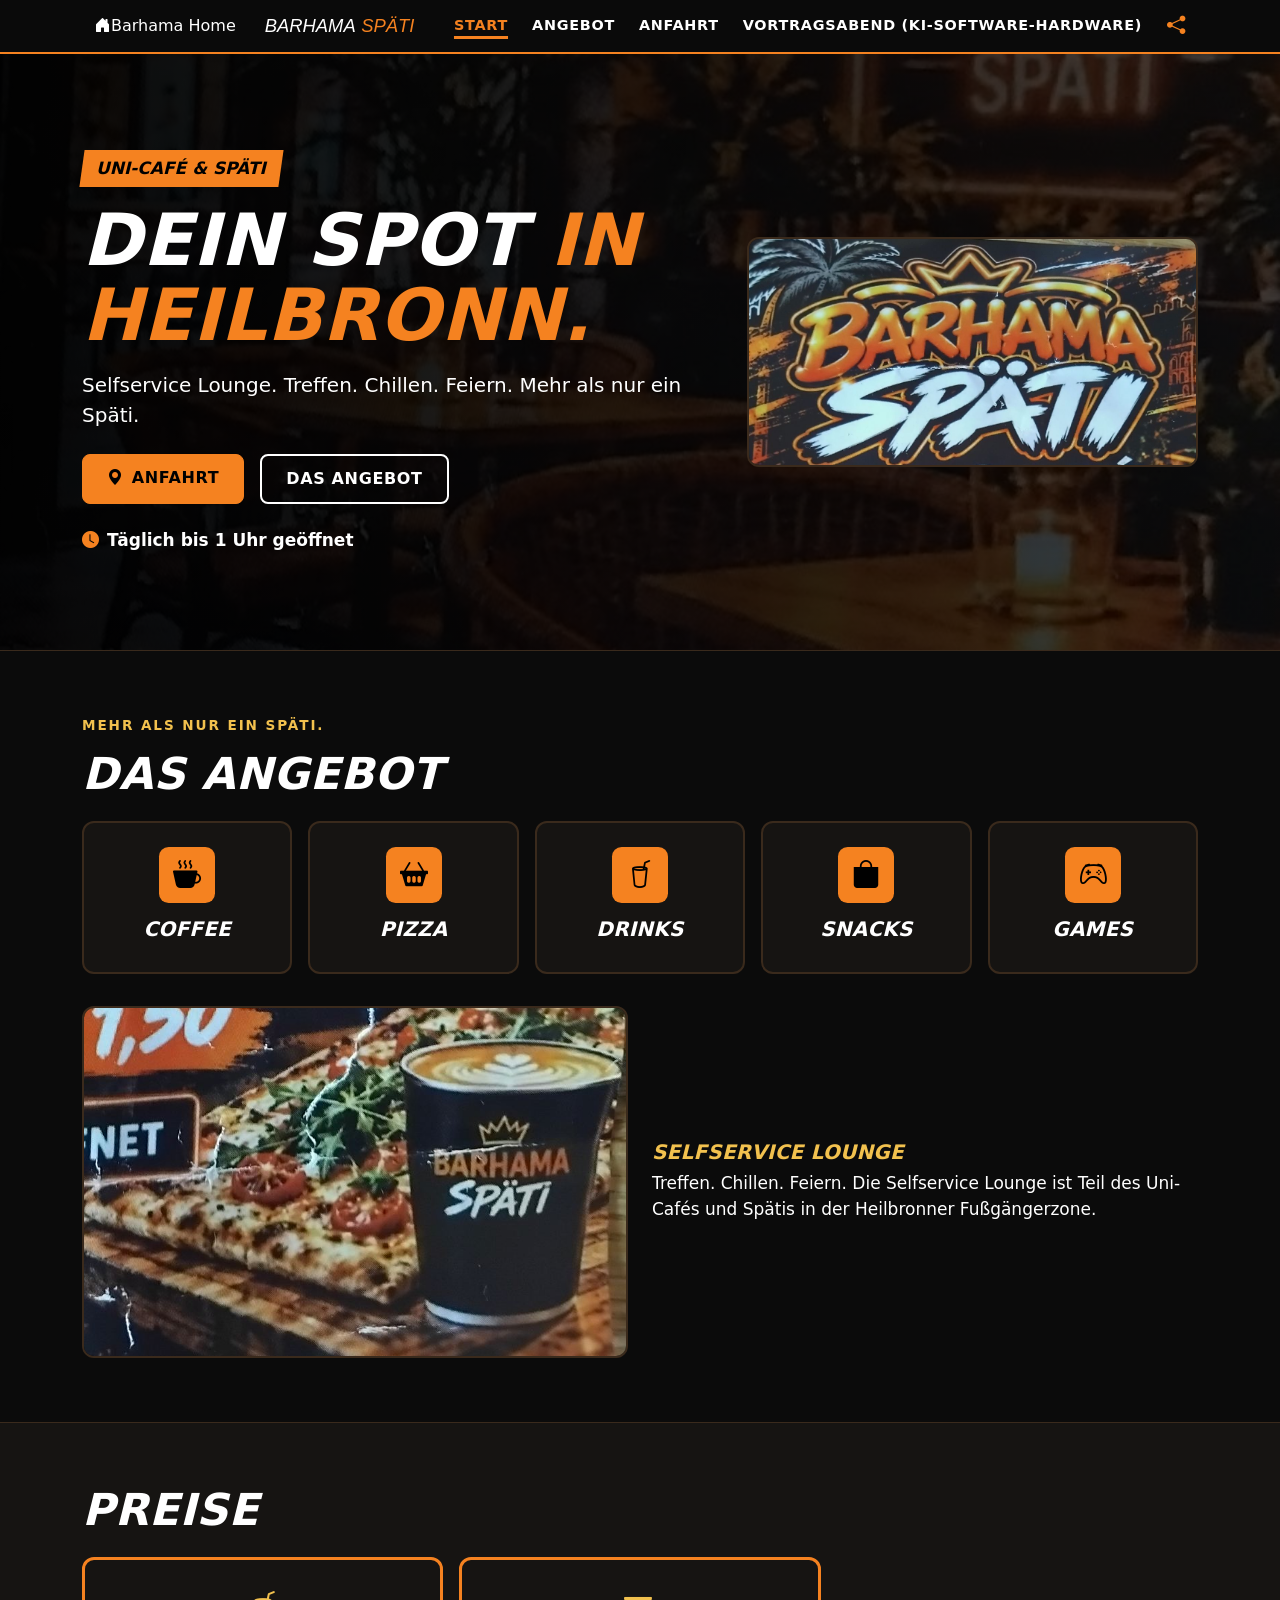
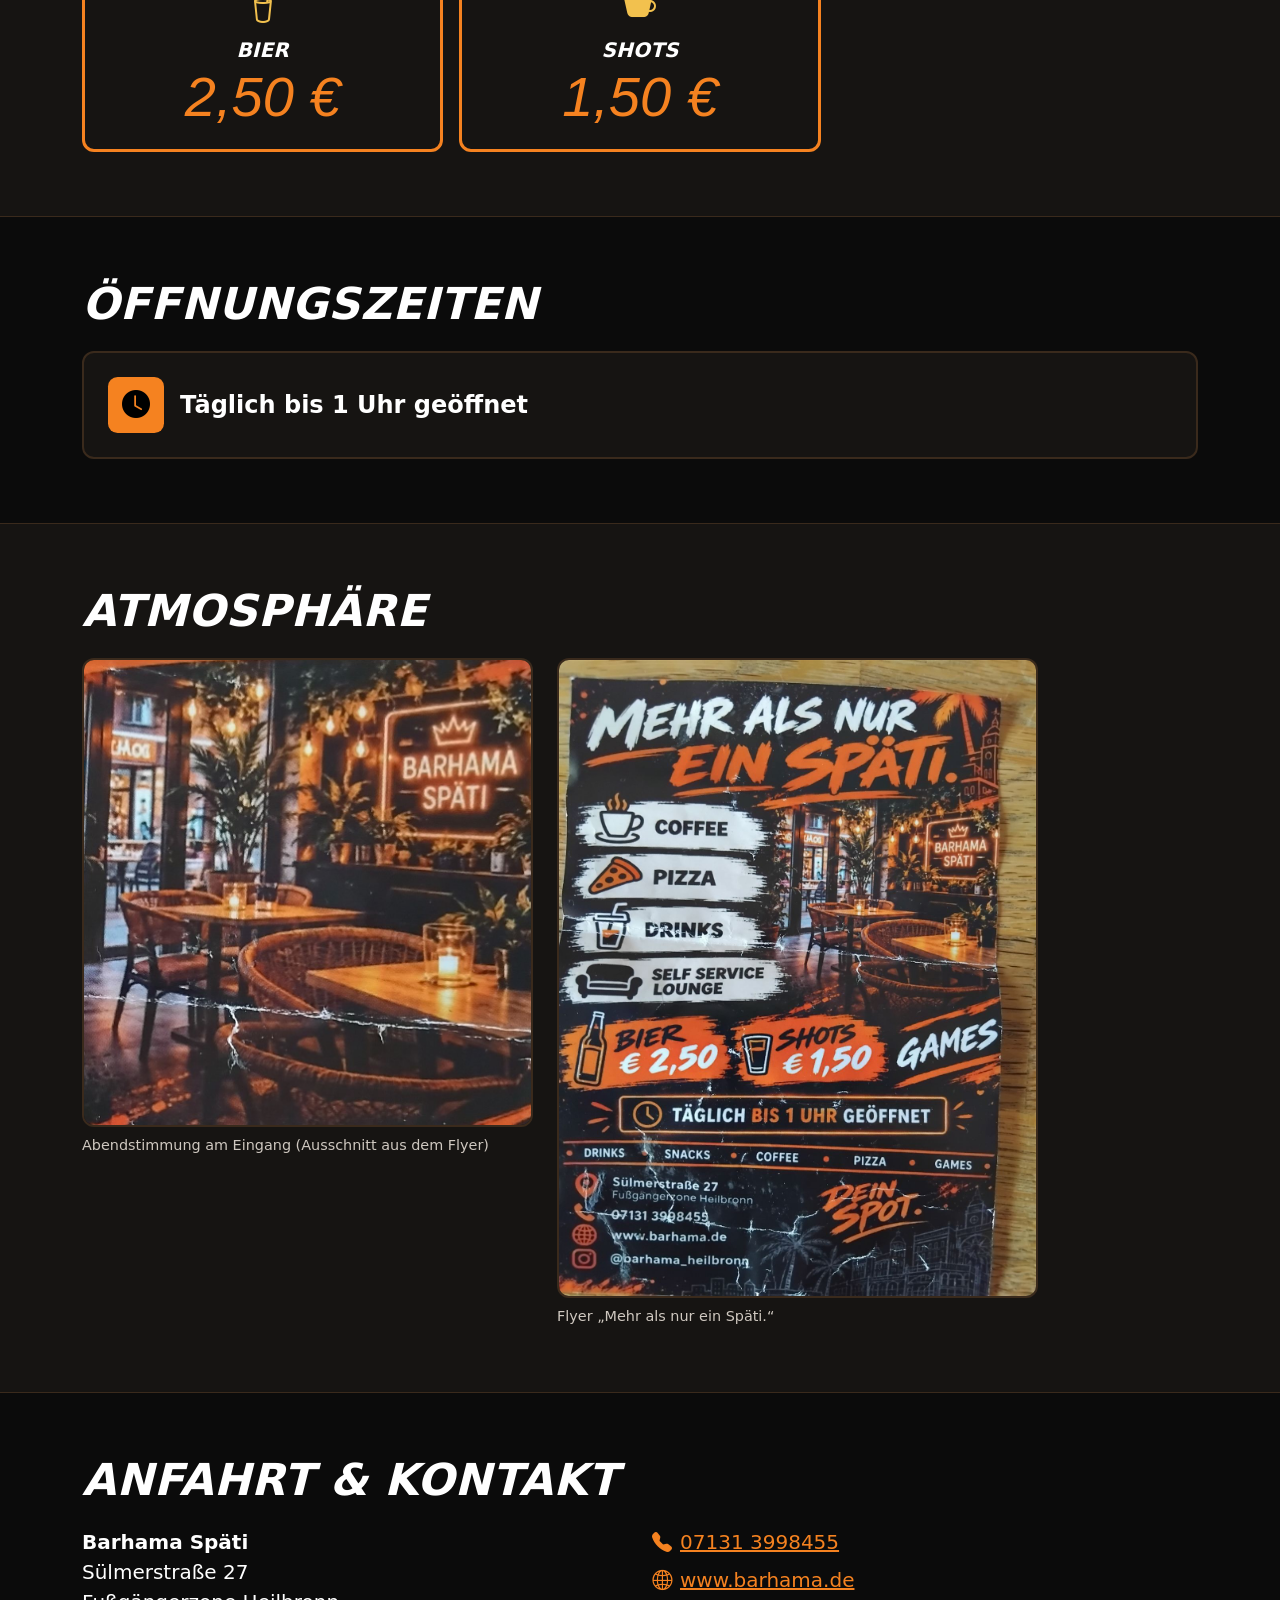
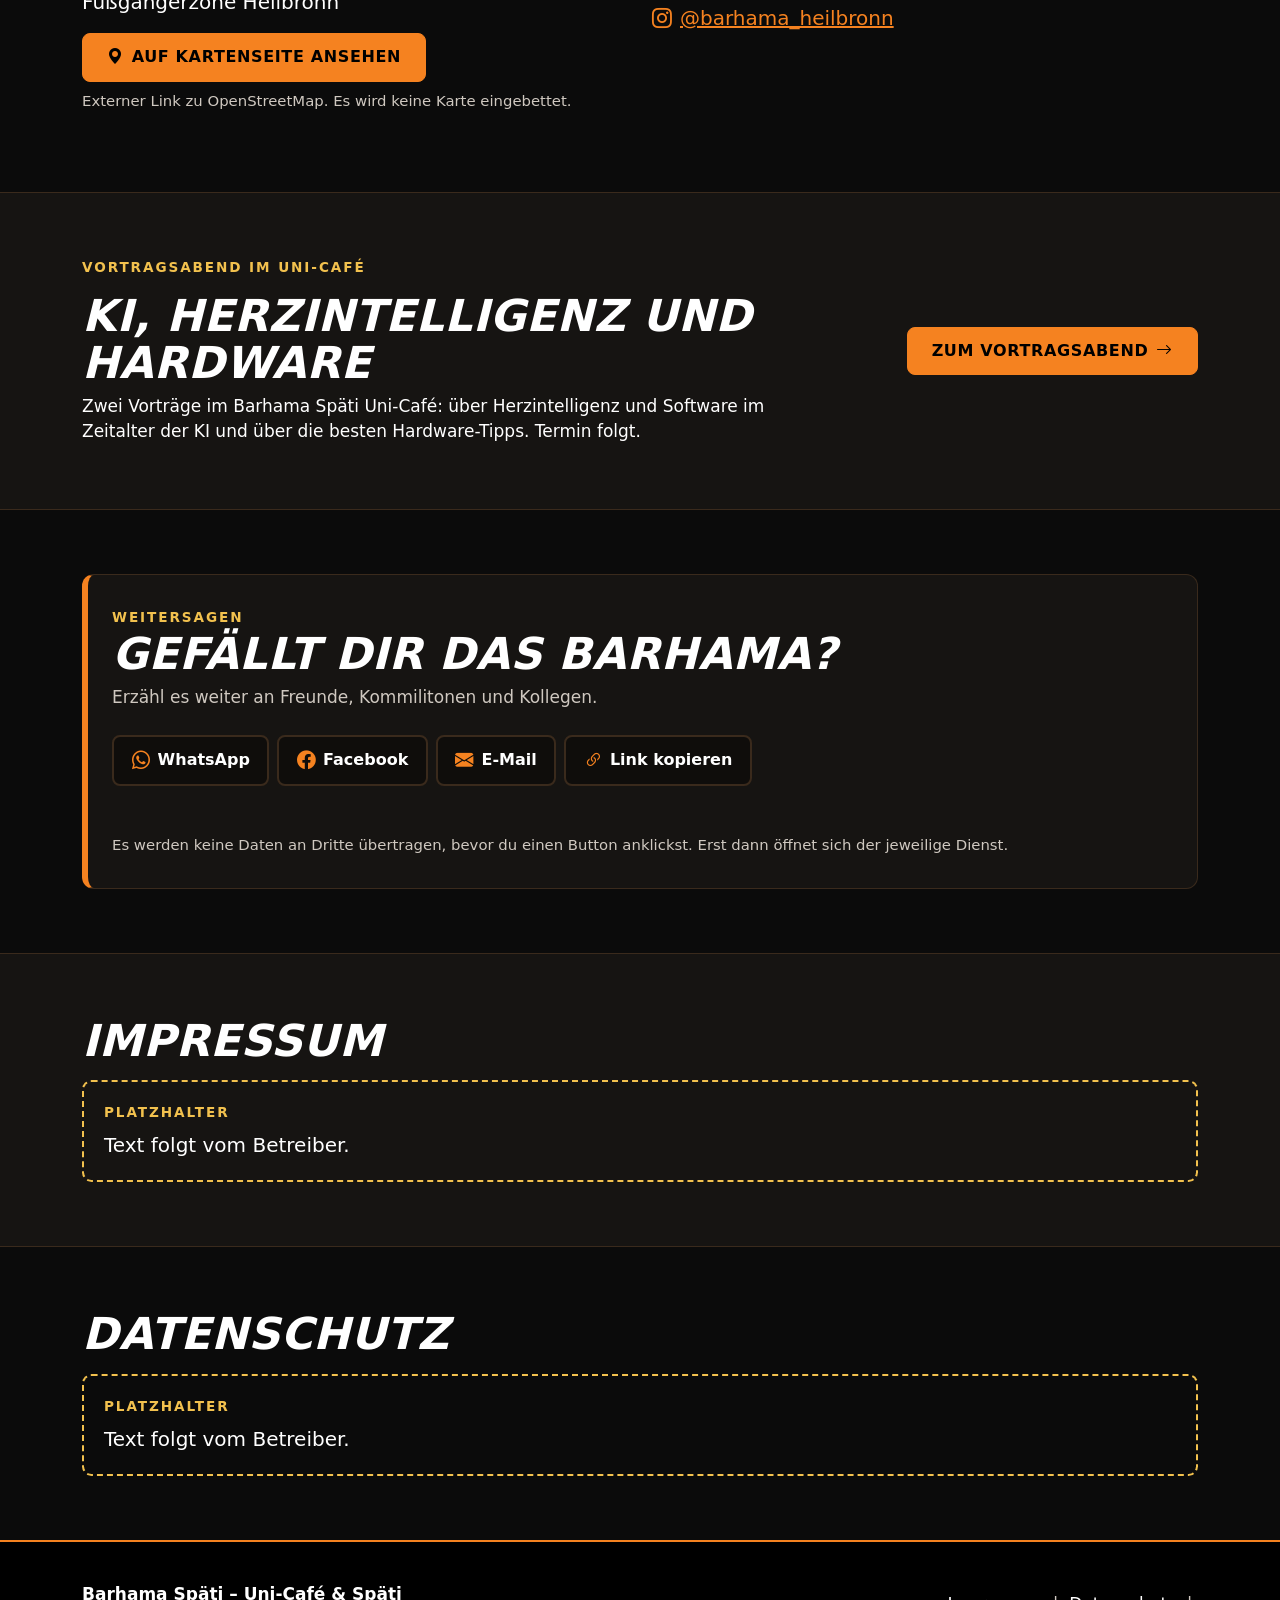
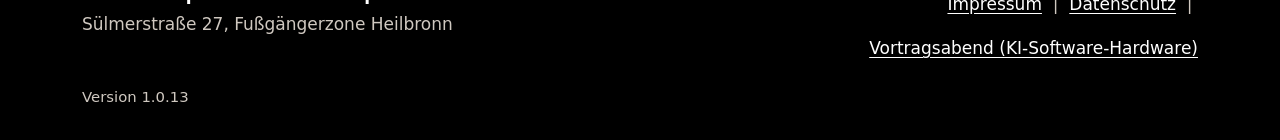
==== commit f7322eb3: "Add files via upload" ====
--- a/index.html
+++ b/index.html
@@ -5,7 +5,7 @@
   <meta name="viewport" content="width=device-width, initial-scale=1">
   <title>Barhama Späti – Uni-Café &amp; Späti in Heilbronn</title>
   <meta name="description" content="Barhama Späti, Uni-Café &amp; Späti in der Sülmerstraße 27, Fußgängerzone Heilbronn. Coffee, Pizza, Drinks, Snacks und Games. Täglich bis 1 Uhr geöffnet.">
-  <meta name="app-version" content="1.0.12">
+  <meta name="app-version" content="1.0.13">
   <meta name="theme-color" content="#0b0b0b">
   <link rel="canonical" href="https://nosz.github.io/ki-software-hardware/">
   <meta property="og:type" content="website">
@@ -38,7 +38,10 @@
 
   <header class="site-header">
     <div class="container d-flex flex-wrap align-items-center justify-content-between py-1">
-      <a class="brand" href="index.html" aria-label="Barhama Späti – Startseite">Barhama<span>Späti</span></a>
+      <div class="d-flex flex-wrap align-items-center gap-3">
+      <a class="btn btn-home" href="index.html"><i class="bi bi-house-door-fill" aria-hidden="true"></i><span>Barhama Home</span></a>
+      <a class="brand" href="index.html" aria-label="Barhama Späti – Startseite">Barhama<span>Späti</span></a>
+      </div>
       <nav aria-label="Hauptnavigation">
         <ul class="nav flex-wrap">
           <li class="nav-item"><a class="nav-link active" href="index.html" aria-current="page">Start</a></li>
@@ -210,7 +213,7 @@
           <a href="#impressum">Impressum</a> &nbsp;|&nbsp; <a href="#datenschutz">Datenschutz</a> &nbsp;|&nbsp; <a href="ki_software_hardware_info.html">Vortragsabend (KI-Software-Hardware)</a>
         </div>
       </div>
-      <p class="small mt-3 mb-0">Version <span id="version">1.0.12</span></p>
+      <p class="small mt-3 mb-0">Version <span id="version">1.0.13</span></p>
     </div>
   </footer>
   <script src="img_css_js/share.js"></script>
--- a/img_css_js/custom.css
+++ b/img_css_js/custom.css
@@ -131,3 +131,20 @@
 
 .card-bh .benefit { background: var(--bh-orange); color: #000; font-weight: 800; border-radius: .5rem; padding: .85rem 1rem; }
 .benefit i { font-size: 1.25rem; }
+/* Teilen-Buttons */
+.share-box { background: var(--bh-panel); border: 1px solid var(--bh-line); border-left: 6px solid var(--bh-orange); border-radius: .75rem; padding: 2rem 1.5rem; }
+.btn-share { display: inline-flex; align-items: center; gap: .5rem; min-height: 48px; padding: .6rem 1.1rem; background: #0f0d0b; color: #fff; border: 2px solid var(--bh-line); border-radius: .5rem; font-weight: 700; text-decoration: none; transition: background-color .15s ease, border-color .15s ease, color .15s ease, transform .15s ease; }
+.btn-share i { font-size: 1.15rem; color: var(--bh-orange); }
+.btn-share:hover, .btn-share:focus-visible { background: var(--bh-orange); border-color: var(--bh-orange); color: #000; }
+.btn-share:hover i, .btn-share:focus-visible i { color: #000; }
+.btn-share:focus-visible { outline: 3px solid var(--bh-gold); outline-offset: 2px; }
+.btn-share[hidden] { display: none; }
+.btn-share-native { background: var(--bh-orange); border-color: var(--bh-orange); color: #000; }
+.btn-share-native i { color: #000; }
+.share-status { min-height: 1.5rem; color: var(--bh-gold); font-weight: 700; }
+@media (prefers-reduced-motion: no-preference) { .btn-share:hover { transform: translateY(-2px); } }
+@media (max-width: 575.98px) { .share-box { padding: 1.5rem 1rem; } .share-list li { flex: 1 1 calc(50% - .5rem); } .btn-share { width: 100%; justify-content: center; } }
+.share-list li:has(> [hidden]) { display: none; }
+.nav-share { display: inline-flex; align-items: center; justify-content: center; min-width: 44px; min-height: 44px; }
+.nav-share i { font-size: 1.15rem; color: var(--bh-orange); }
+.nav-share:hover i, .nav-share:focus-visible i { color: #fff; }
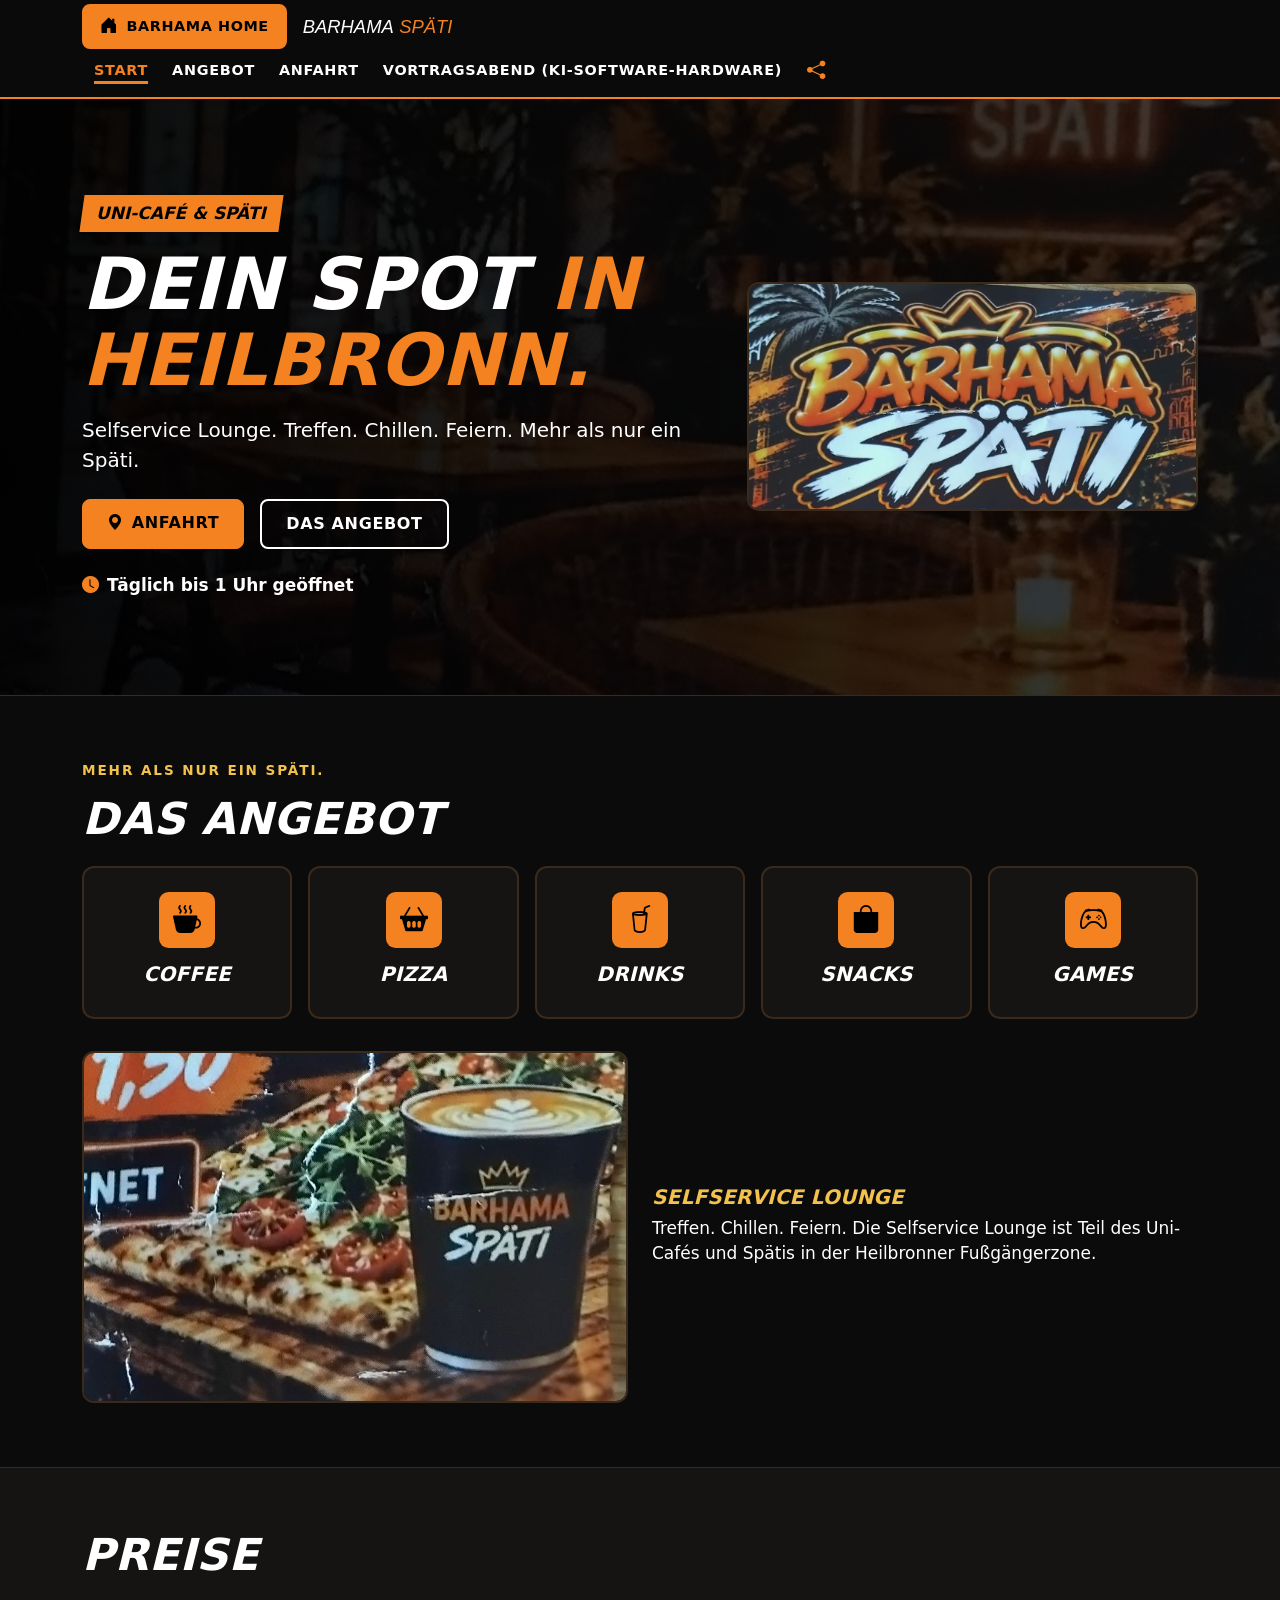
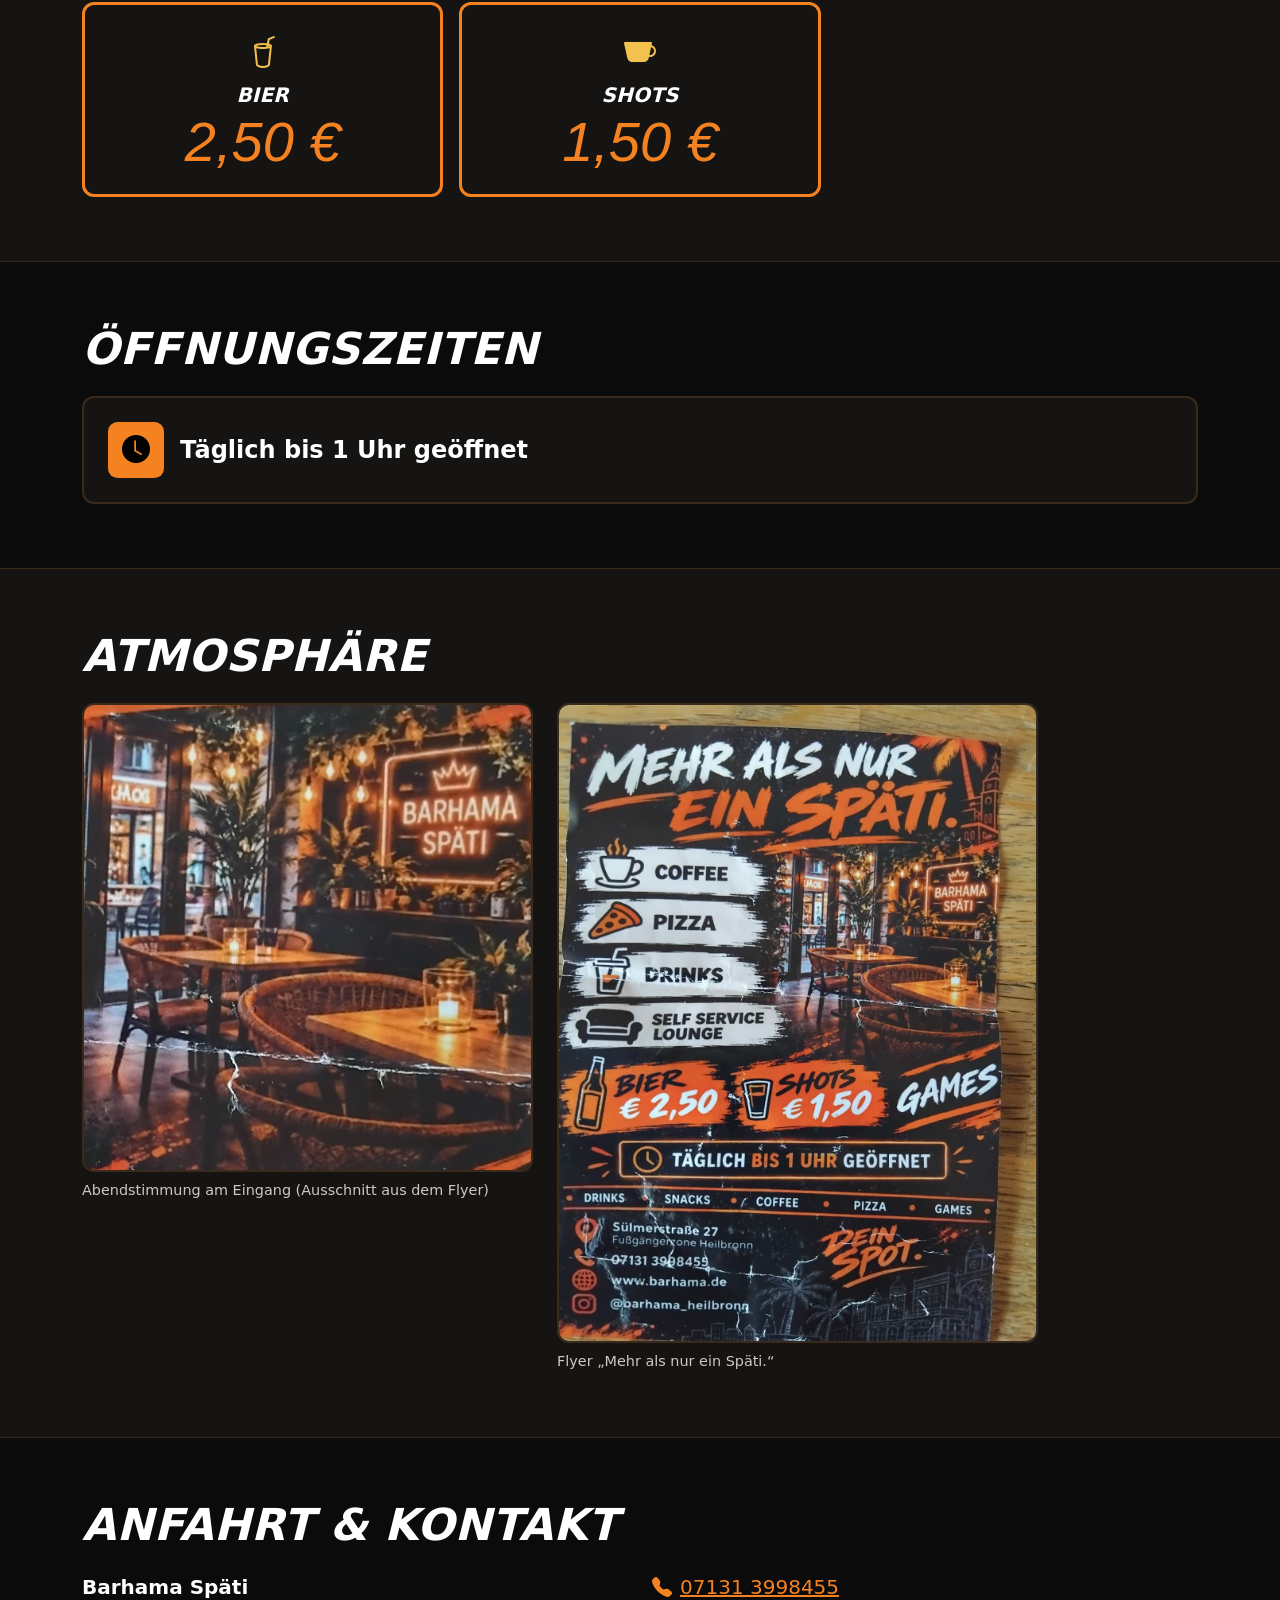
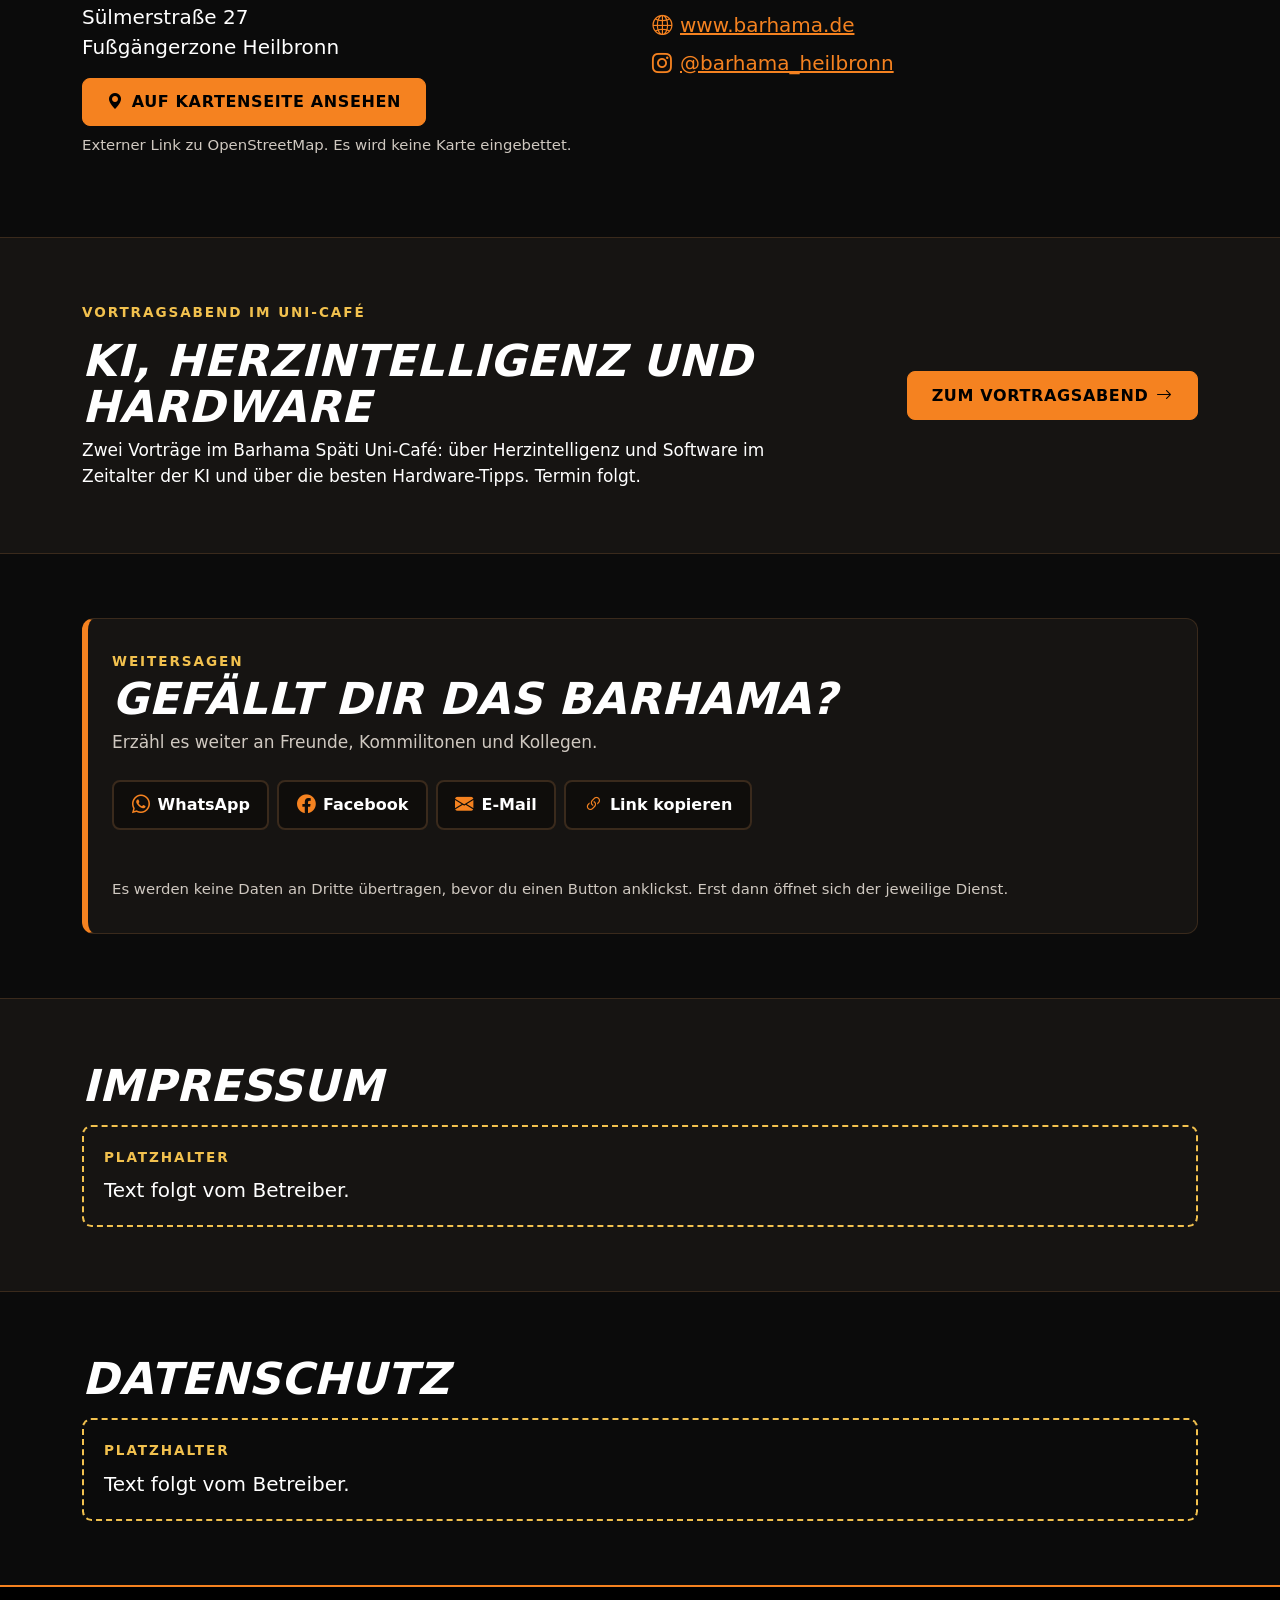
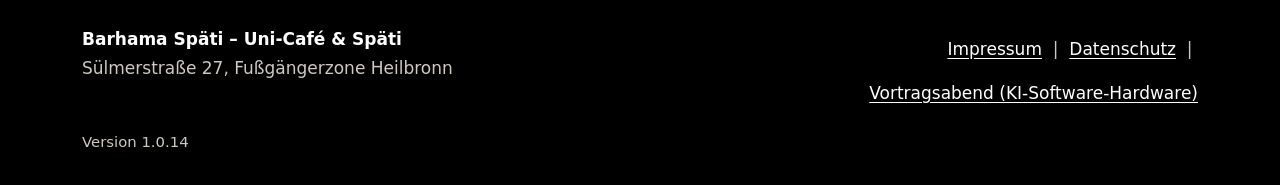
==== commit 830e1cc9: "Add files via upload" ====
--- a/index.html
+++ b/index.html
@@ -5,7 +5,7 @@
   <meta name="viewport" content="width=device-width, initial-scale=1">
   <title>Barhama Späti – Uni-Café &amp; Späti in Heilbronn</title>
   <meta name="description" content="Barhama Späti, Uni-Café &amp; Späti in der Sülmerstraße 27, Fußgängerzone Heilbronn. Coffee, Pizza, Drinks, Snacks und Games. Täglich bis 1 Uhr geöffnet.">
-  <meta name="app-version" content="1.0.13">
+  <meta name="app-version" content="1.0.14">
   <meta name="theme-color" content="#0b0b0b">
   <link rel="canonical" href="https://nosz.github.io/ki-software-hardware/">
   <meta property="og:type" content="website">
@@ -213,7 +213,7 @@
           <a href="#impressum">Impressum</a> &nbsp;|&nbsp; <a href="#datenschutz">Datenschutz</a> &nbsp;|&nbsp; <a href="ki_software_hardware_info.html">Vortragsabend (KI-Software-Hardware)</a>
         </div>
       </div>
-      <p class="small mt-3 mb-0">Version <span id="version">1.0.13</span></p>
+      <p class="small mt-3 mb-0">Version <span id="version">1.0.14</span></p>
     </div>
   </footer>
   <script src="img_css_js/share.js"></script>
--- a/img_css_js/custom.css
+++ b/img_css_js/custom.css
@@ -147,4 +147,9 @@
 .share-list li:has(> [hidden]) { display: none; }
 .nav-share { display: inline-flex; align-items: center; justify-content: center; min-width: 44px; min-height: 44px; }
 .nav-share i { font-size: 1.15rem; color: var(--bh-orange); }
-.nav-share:hover i, .nav-share:focus-visible i { color: #fff; }
+.nav-share:hover i, .nav-share:focus-visible i { color: #fff; }
+/* Barhama-Home-Button im Kopf */
+.btn-home { display: inline-flex; align-items: center; gap: .5rem; min-height: 44px; padding: .45rem 1rem; background: var(--bh-orange); color: #000; border: 2px solid var(--bh-orange); border-radius: .5rem; font-weight: 900; text-transform: uppercase; letter-spacing: .04em; font-size: .9rem; text-decoration: none; transition: background-color .15s ease, color .15s ease; }
+.btn-home i { font-size: 1.1rem; }
+.btn-home:hover, .btn-home:focus-visible { background: #fff; border-color: #fff; color: #000; }
+.btn-home:focus-visible { outline: 3px solid var(--bh-gold); outline-offset: 2px; }
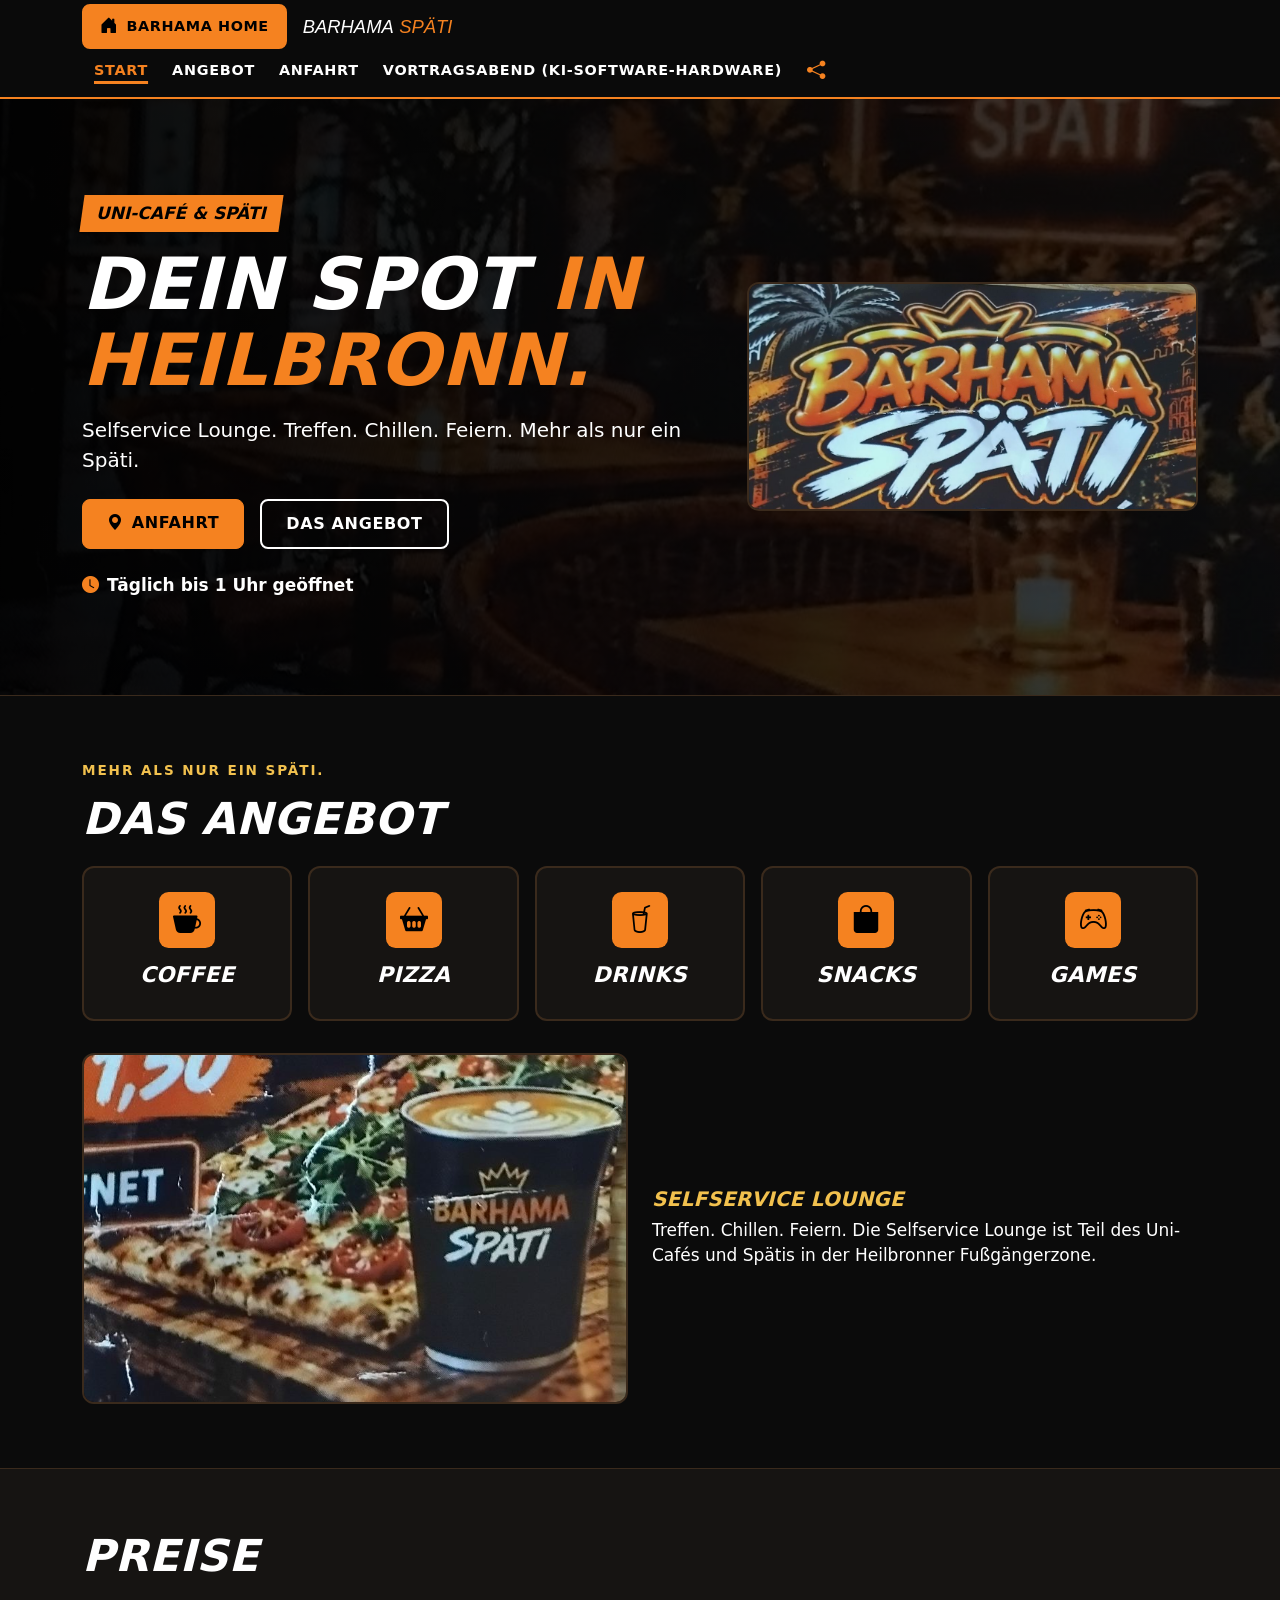
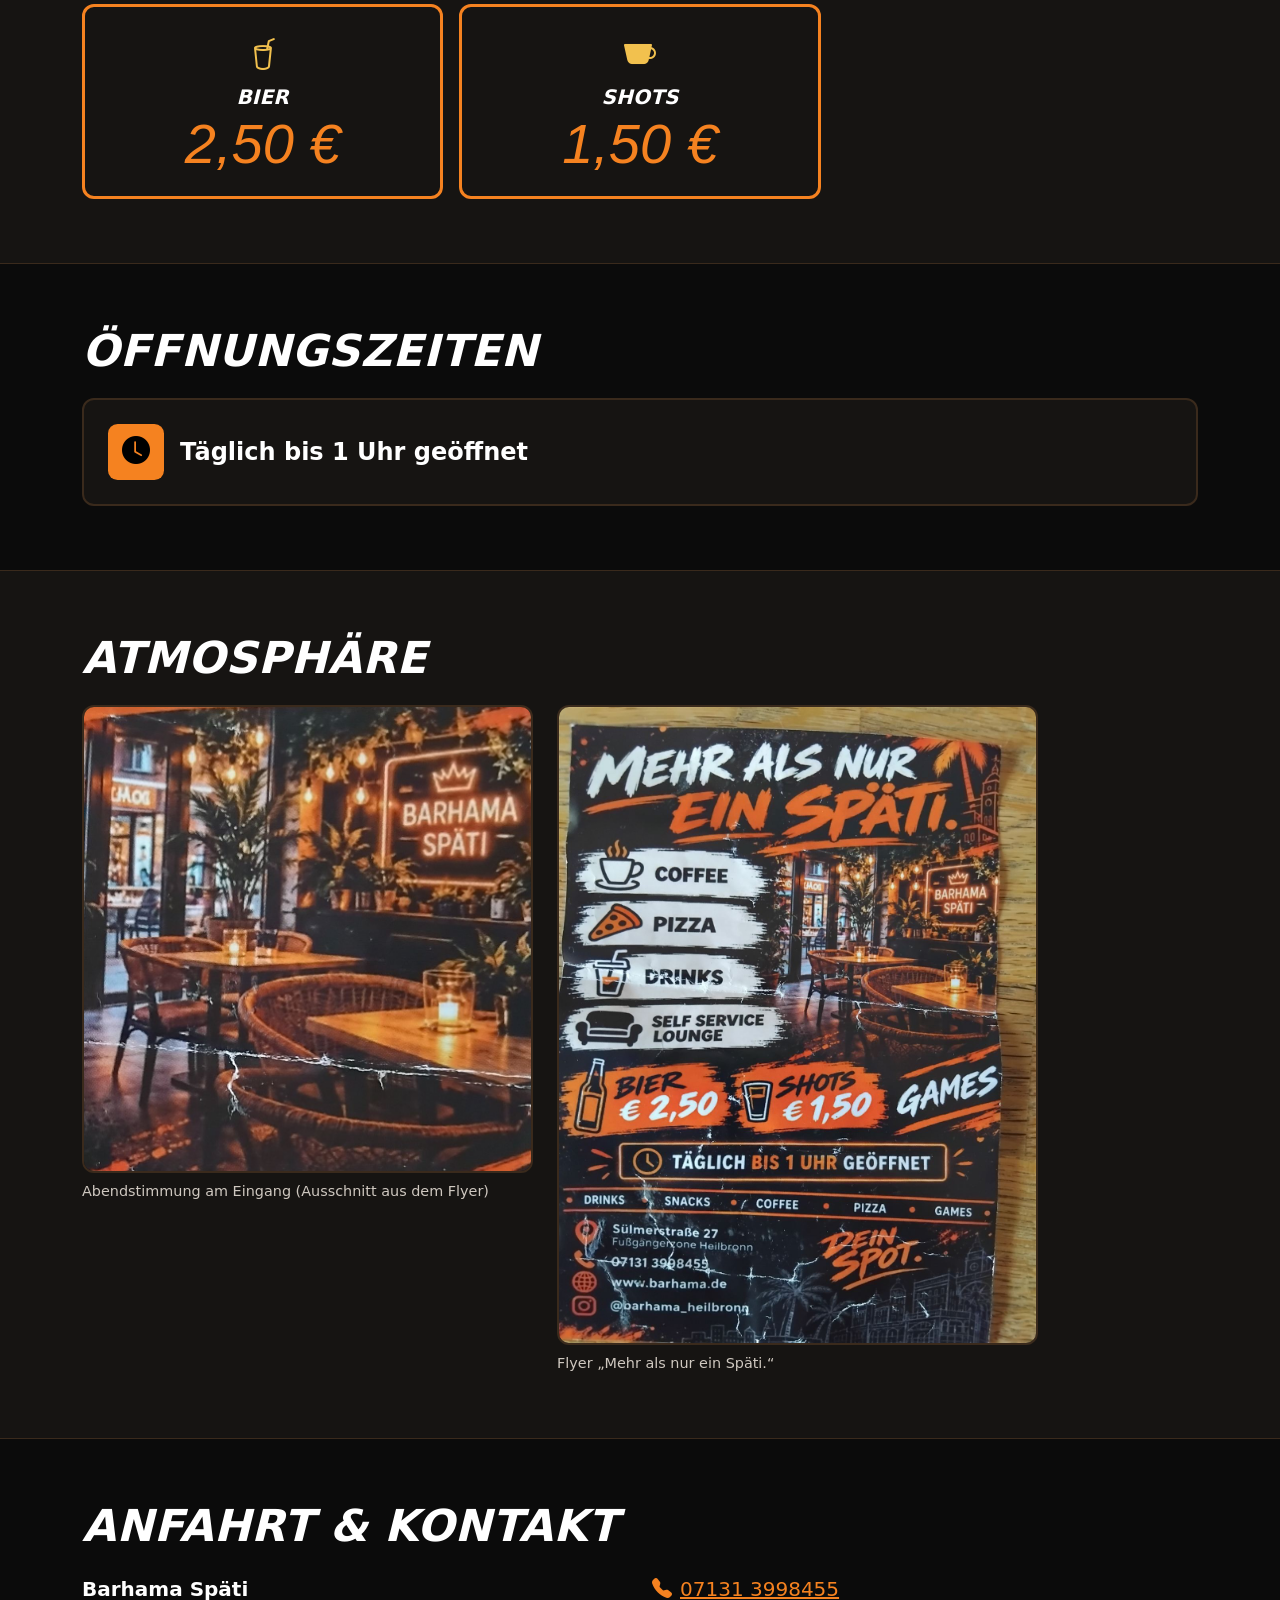
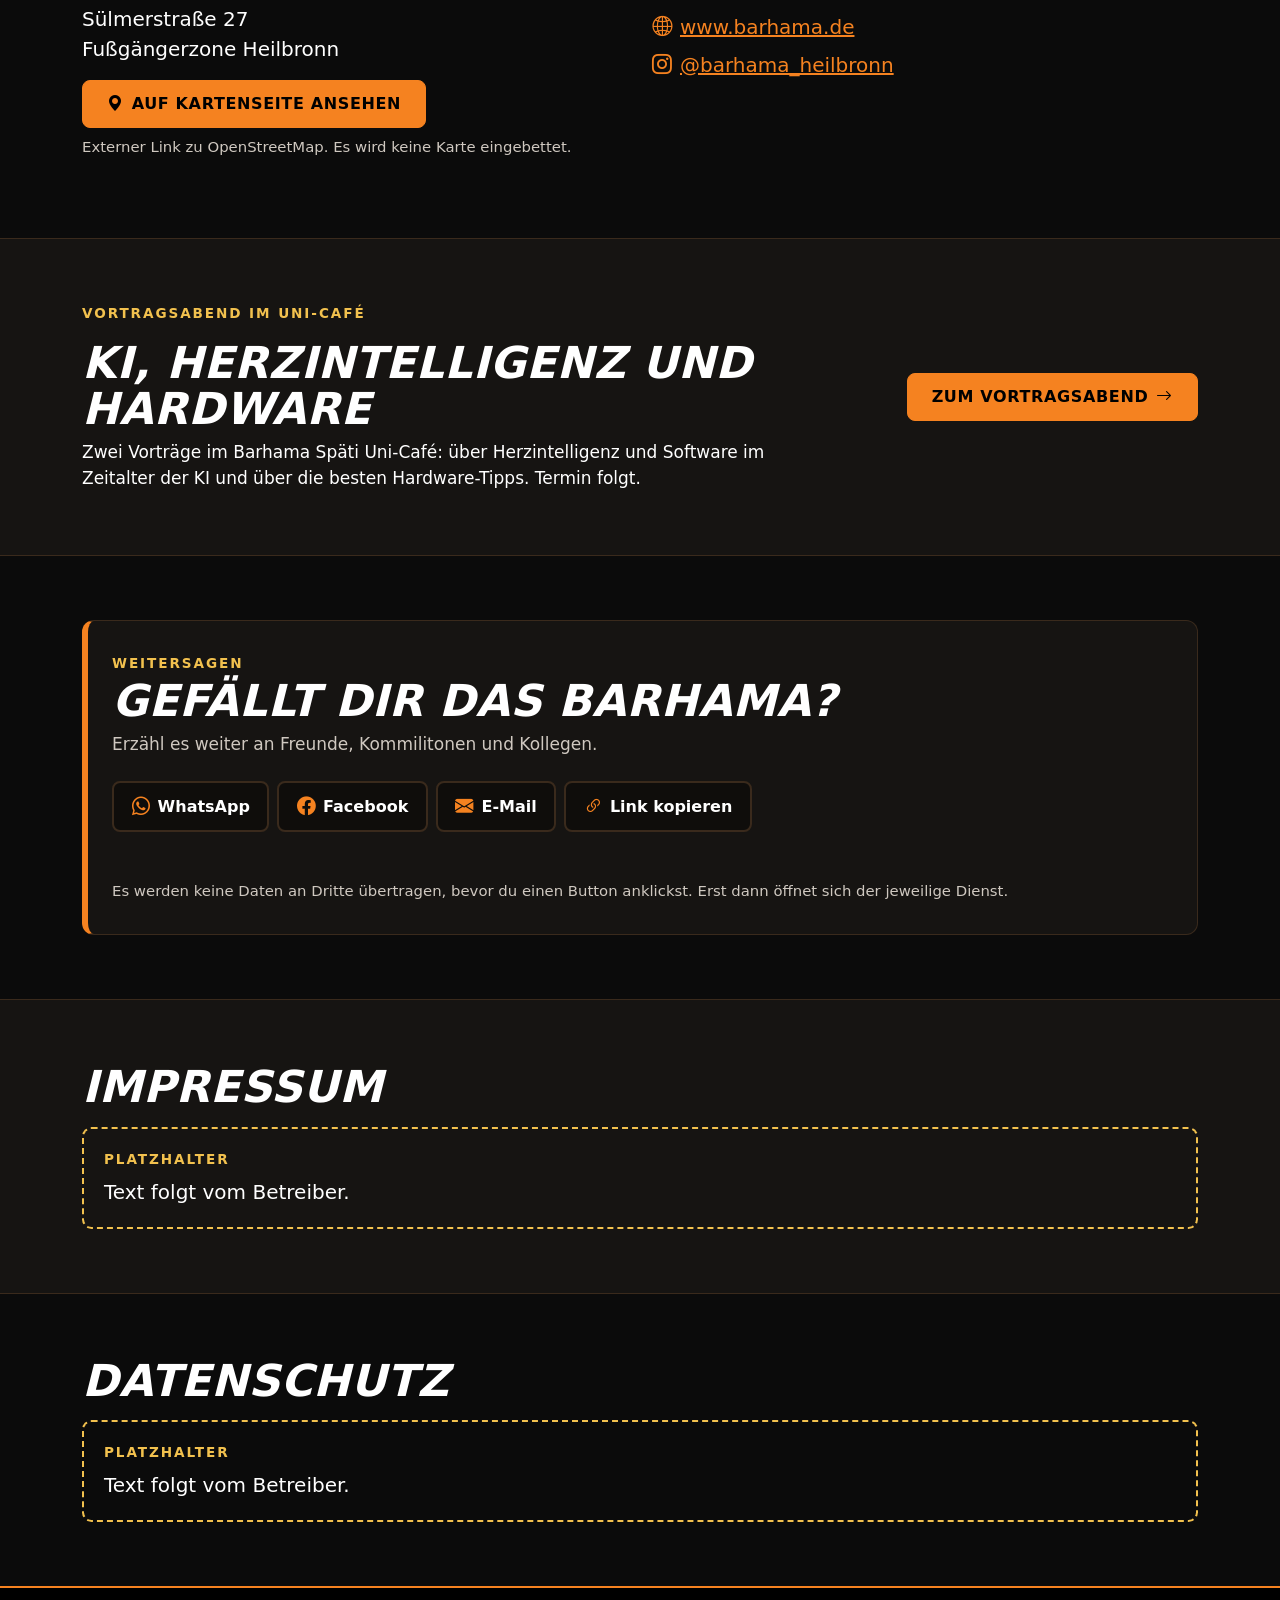
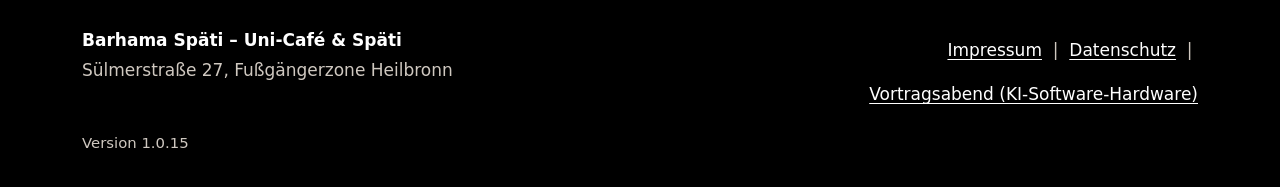
==== commit 52062460: "Add files via upload" ====
--- a/index.html
+++ b/index.html
@@ -5,16 +5,16 @@
   <meta name="viewport" content="width=device-width, initial-scale=1">
   <title>Barhama Späti – Uni-Café &amp; Späti in Heilbronn</title>
   <meta name="description" content="Barhama Späti, Uni-Café &amp; Späti in der Sülmerstraße 27, Fußgängerzone Heilbronn. Coffee, Pizza, Drinks, Snacks und Games. Täglich bis 1 Uhr geöffnet.">
-  <meta name="app-version" content="1.0.14">
+  <meta name="app-version" content="1.0.15">
   <meta name="theme-color" content="#0b0b0b">
-  <link rel="canonical" href="https://nosz.github.io/ki-software-hardware/">
+  <link rel="canonical" href="https://nosz.github.io/barhama_vortrag_ki/">
   <meta property="og:type" content="website">
   <meta property="og:locale" content="de_DE">
   <meta property="og:site_name" content="Barhama Späti">
-  <meta property="og:url" content="https://nosz.github.io/ki-software-hardware/">
+  <meta property="og:url" content="https://nosz.github.io/barhama_vortrag_ki/">
   <meta property="og:title" content="Barhama Späti – Dein Spot in Heilbronn.">
   <meta property="og:description" content="Treffen. Chillen. Feiern. Uni-Café &amp; Späti, Sülmerstraße 27, Heilbronn. Täglich bis 1 Uhr geöffnet.">
-  <meta property="og:image" content="https://nosz.github.io/ki-software-hardware/img_css_js/og-home.jpg">
+  <meta property="og:image" content="https://nosz.github.io/barhama_vortrag_ki/img_css_js/og-home.jpg">
   <meta property="og:image:type" content="image/jpeg">
   <meta property="og:image:width" content="1200">
   <meta property="og:image:height" content="630">
@@ -22,7 +22,7 @@
   <meta name="twitter:card" content="summary_large_image">
   <meta name="twitter:title" content="Barhama Späti – Dein Spot in Heilbronn.">
   <meta name="twitter:description" content="Uni-Café &amp; Späti, Sülmerstraße 27, Heilbronn. Täglich bis 1 Uhr geöffnet.">
-  <meta name="twitter:image" content="https://nosz.github.io/ki-software-hardware/img_css_js/og-home.jpg">
+  <meta name="twitter:image" content="https://nosz.github.io/barhama_vortrag_ki/img_css_js/og-home.jpg">
   <meta name="twitter:image:alt" content="Vorschaubild: Barhama Späti, Dein Spot in Heilbronn">
   <link rel="icon" type="image/png" sizes="32x32" href="img_css_js/favicon-32.png">
   <link rel="apple-touch-icon" href="img_css_js/apple-touch-icon.png">
@@ -173,15 +173,15 @@
 
   <section id="teilen" class="section share" aria-labelledby="teilen-titel">
     <div class="container">
-      <div class="share-box" data-share-url="https://nosz.github.io/ki-software-hardware/" data-share-title="Barhama Späti – Dein Spot in Heilbronn" data-share-text="Barhama Späti in Heilbronn: Uni-Café &amp; Späti mit Coffee, Pizza, Drinks, Snacks und Games. Treffen. Chillen. Feiern. Täglich bis 1 Uhr geöffnet, Sülmerstraße 27.">
+      <div class="share-box" data-share-url="https://nosz.github.io/barhama_vortrag_ki/" data-share-title="Barhama Späti – Dein Spot in Heilbronn" data-share-text="Barhama Späti in Heilbronn: Uni-Café &amp; Späti mit Coffee, Pizza, Drinks, Snacks und Games. Treffen. Chillen. Feiern. Täglich bis 1 Uhr geöffnet, Sülmerstraße 27.">
         <p class="eyebrow mb-1">Weitersagen</p>
         <h2 id="teilen-titel" class="mb-2">Gefällt dir das Barhama?</h2>
         <p class="text-muted-bh mb-4">Erzähl es weiter an Freunde, Kommilitonen und Kollegen.</p>
         <ul class="share-list list-unstyled d-flex flex-wrap gap-2 mb-3" aria-label="Barhama Späti teilen">
           <li><button type="button" class="btn btn-share btn-share-native" data-share-native hidden><i class="bi bi-share-fill" aria-hidden="true"></i><span>Teilen</span></button></li>
-          <li><a class="btn btn-share" href="https://wa.me/?text=Kennst%20du%20schon%20das%20Barhama%20Sp%C3%A4ti%3F%20Uni-Caf%C3%A9%20%26%20Sp%C3%A4ti%20mitten%20in%20der%20Fu%C3%9Fg%C3%A4ngerzone%20von%20Heilbronn%3A%20Coffee%2C%20Pizza%2C%20Drinks%2C%20Snacks%20und%20Games.%20T%C3%A4glich%20bis%201%20Uhr%20ge%C3%B6ffnet.%20Treffen.%20Chillen.%20Feiern.%20https%3A%2F%2Fnosz.github.io%2Fki-software-hardware%2F" target="_blank" rel="noopener noreferrer"><i class="bi bi-whatsapp" aria-hidden="true"></i><span>WhatsApp</span><span class="visually-hidden"> (öffnet in neuem Tab)</span></a></li>
-          <li><a class="btn btn-share" href="https://www.facebook.com/sharer/sharer.php?u=https%3A%2F%2Fnosz.github.io%2Fki-software-hardware%2F" target="_blank" rel="noopener noreferrer"><i class="bi bi-facebook" aria-hidden="true"></i><span>Facebook</span><span class="visually-hidden"> (öffnet in neuem Tab)</span></a></li>
-          <li><a class="btn btn-share" href="mailto:?subject=Tipp%20f%C3%BCr%20Heilbronn%3A%20Barhama%20Sp%C3%A4ti%20%E2%80%93%20Uni-Caf%C3%A9%20%26%20Sp%C3%A4ti&amp;body=Hallo%2C%0D%0A%0D%0Aein%20Tipp%20f%C3%BCr%20Heilbronn%3A%20das%20Barhama%20Sp%C3%A4ti%2C%20Uni-Caf%C3%A9%20%26%20Sp%C3%A4ti%20in%20der%20S%C3%BClmerstra%C3%9Fe%2027%20(Fu%C3%9Fg%C3%A4ngerzone).%20Es%20gibt%20Coffee%2C%20Pizza%2C%20Drinks%2C%20Snacks%20und%20Games%2C%20t%C3%A4glich%20bis%201%20Uhr%20ge%C3%B6ffnet.%0D%0A%0D%0AMehr%20Infos%3A%20https%3A%2F%2Fnosz.github.io%2Fki-software-hardware%2F%0D%0A%0D%0AViele%20Gr%C3%BC%C3%9Fe"><i class="bi bi-envelope-fill" aria-hidden="true"></i><span>E-Mail</span></a></li>
+          <li><a class="btn btn-share" href="https://wa.me/?text=Kennst%20du%20schon%20das%20Barhama%20Sp%C3%A4ti%3F%20Uni-Caf%C3%A9%20%26%20Sp%C3%A4ti%20mitten%20in%20der%20Fu%C3%9Fg%C3%A4ngerzone%20von%20Heilbronn%3A%20Coffee%2C%20Pizza%2C%20Drinks%2C%20Snacks%20und%20Games.%20T%C3%A4glich%20bis%201%20Uhr%20ge%C3%B6ffnet.%20Treffen.%20Chillen.%20Feiern.%20https%3A%2F%2Fnosz.github.io%2Fbarhama_vortrag_ki%2F" target="_blank" rel="noopener noreferrer"><i class="bi bi-whatsapp" aria-hidden="true"></i><span>WhatsApp</span><span class="visually-hidden"> (öffnet in neuem Tab)</span></a></li>
+          <li><a class="btn btn-share" href="https://www.facebook.com/sharer/sharer.php?u=https%3A%2F%2Fnosz.github.io%2Fbarhama_vortrag_ki%2F" target="_blank" rel="noopener noreferrer"><i class="bi bi-facebook" aria-hidden="true"></i><span>Facebook</span><span class="visually-hidden"> (öffnet in neuem Tab)</span></a></li>
+          <li><a class="btn btn-share" href="mailto:?subject=Tipp%20f%C3%BCr%20Heilbronn%3A%20Barhama%20Sp%C3%A4ti%20%E2%80%93%20Uni-Caf%C3%A9%20%26%20Sp%C3%A4ti&amp;body=Hallo%2C%0D%0A%0D%0Aein%20Tipp%20f%C3%BCr%20Heilbronn%3A%20das%20Barhama%20Sp%C3%A4ti%2C%20Uni-Caf%C3%A9%20%26%20Sp%C3%A4ti%20in%20der%20S%C3%BClmerstra%C3%9Fe%2027%20(Fu%C3%9Fg%C3%A4ngerzone).%20Es%20gibt%20Coffee%2C%20Pizza%2C%20Drinks%2C%20Snacks%20und%20Games%2C%20t%C3%A4glich%20bis%201%20Uhr%20ge%C3%B6ffnet.%0D%0A%0D%0AMehr%20Infos%3A%20https%3A%2F%2Fnosz.github.io%2Fbarhama_vortrag_ki%2F%0D%0A%0D%0AViele%20Gr%C3%BC%C3%9Fe"><i class="bi bi-envelope-fill" aria-hidden="true"></i><span>E-Mail</span></a></li>
           <li><button type="button" class="btn btn-share" data-share-copy><i class="bi bi-link-45deg" aria-hidden="true"></i><span>Link kopieren</span></button></li>
         </ul>
         <p class="share-status small mb-2" role="status" aria-live="polite" data-share-status></p>
@@ -213,7 +213,7 @@
           <a href="#impressum">Impressum</a> &nbsp;|&nbsp; <a href="#datenschutz">Datenschutz</a> &nbsp;|&nbsp; <a href="ki_software_hardware_info.html">Vortragsabend (KI-Software-Hardware)</a>
         </div>
       </div>
-      <p class="small mt-3 mb-0">Version <span id="version">1.0.14</span></p>
+      <p class="small mt-3 mb-0">Version <span id="version">1.0.15</span></p>
     </div>
   </footer>
   <script src="img_css_js/share.js"></script>
--- a/img_css_js/custom.css
+++ b/img_css_js/custom.css
@@ -152,4 +152,9 @@
 .btn-home { display: inline-flex; align-items: center; gap: .5rem; min-height: 44px; padding: .45rem 1rem; background: var(--bh-orange); color: #000; border: 2px solid var(--bh-orange); border-radius: .5rem; font-weight: 900; text-transform: uppercase; letter-spacing: .04em; font-size: .9rem; text-decoration: none; transition: background-color .15s ease, color .15s ease; }
 .btn-home i { font-size: 1.1rem; }
 .btn-home:hover, .btn-home:focus-visible { background: #fff; border-color: #fff; color: #000; }
-.btn-home:focus-visible { outline: 3px solid var(--bh-gold); outline-offset: 2px; }+.btn-home:focus-visible { outline: 3px solid var(--bh-gold); outline-offset: 2px; }
+/* Speaker-Info deutlicher */
+.card-bh .speaker-icon { width: 72px; height: 72px; font-size: 2.25rem; flex: 0 0 auto; background: var(--bh-gold); }
+.card-bh .speaker-name { color: #fff; font-size: 2rem; line-height: 1.1; font-weight: 900; font-style: italic; text-transform: uppercase; }
+.card-bh .speaker-badge { display: inline-block; background: var(--bh-orange); color: #000; font-weight: 800; font-size: .95rem; padding: .25rem .75rem; border-radius: .4rem; }
+.card-bh h3 { font-size: 1.35rem; }
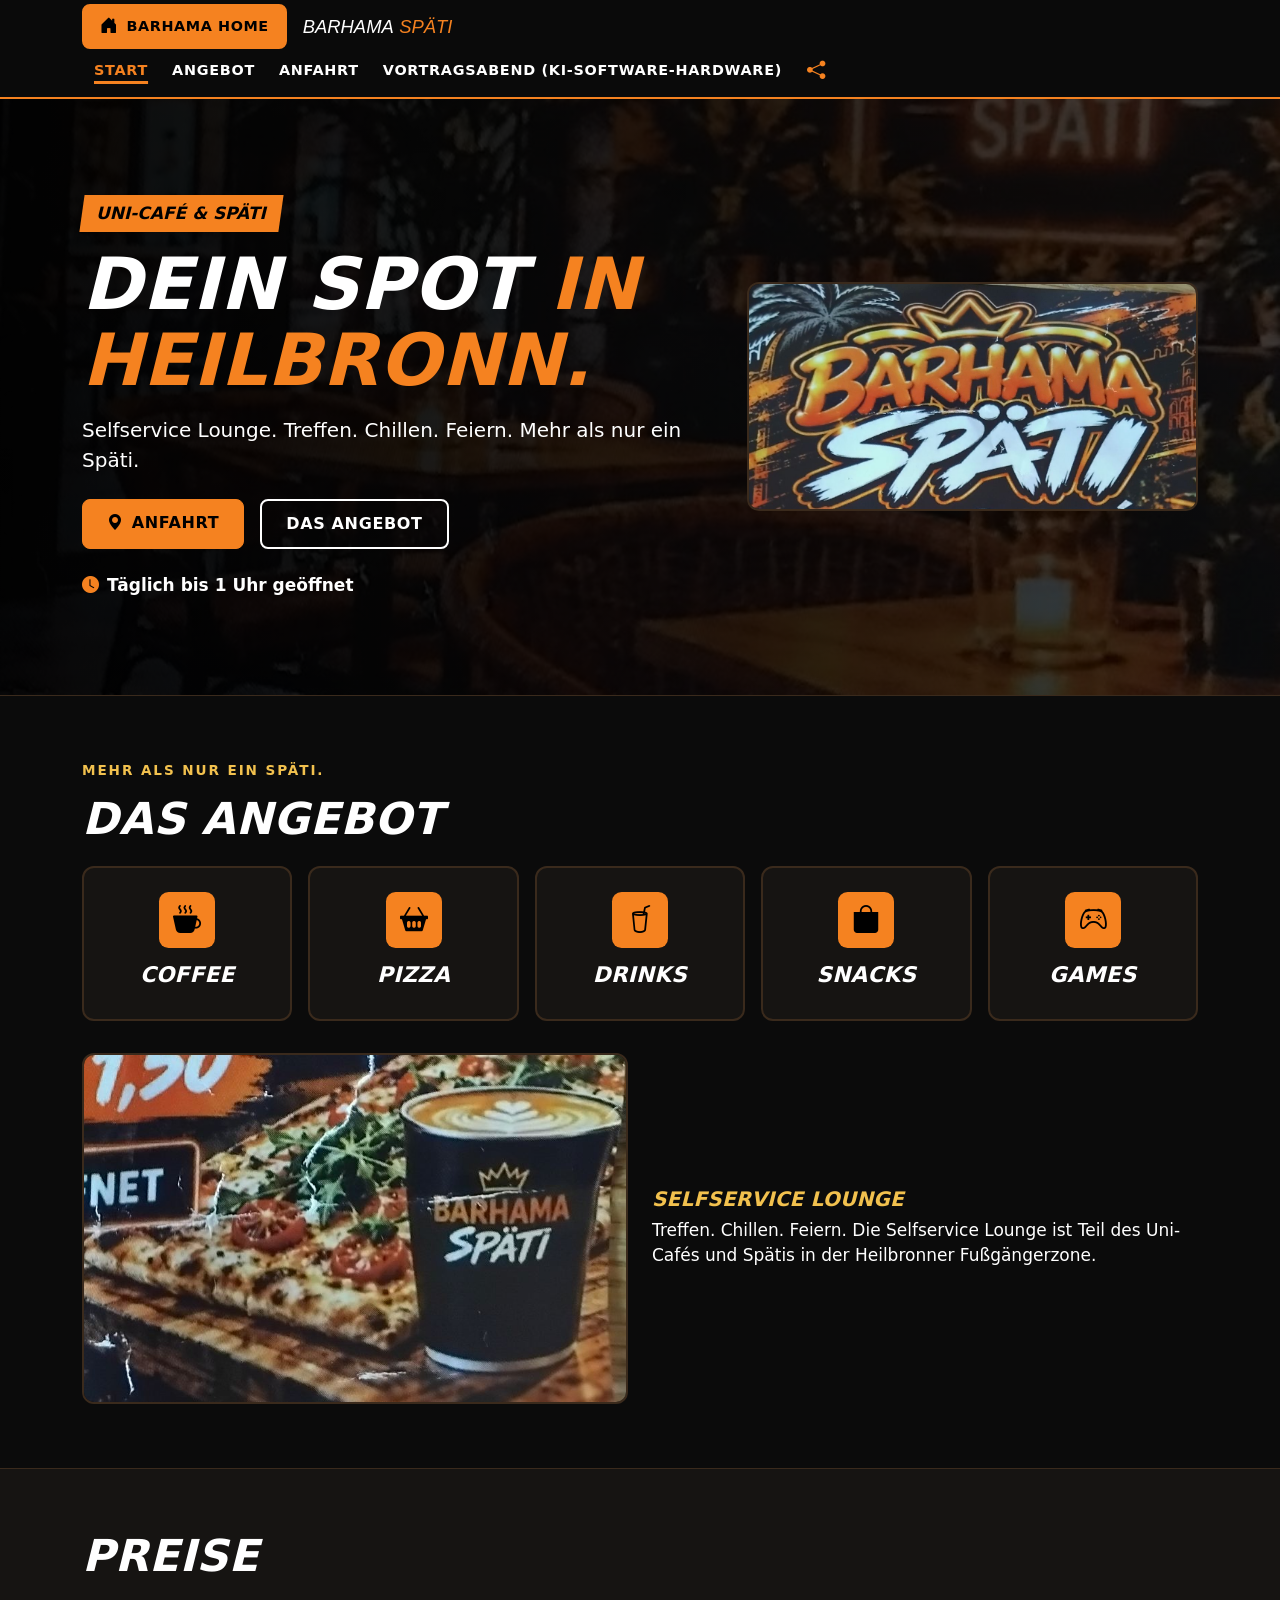
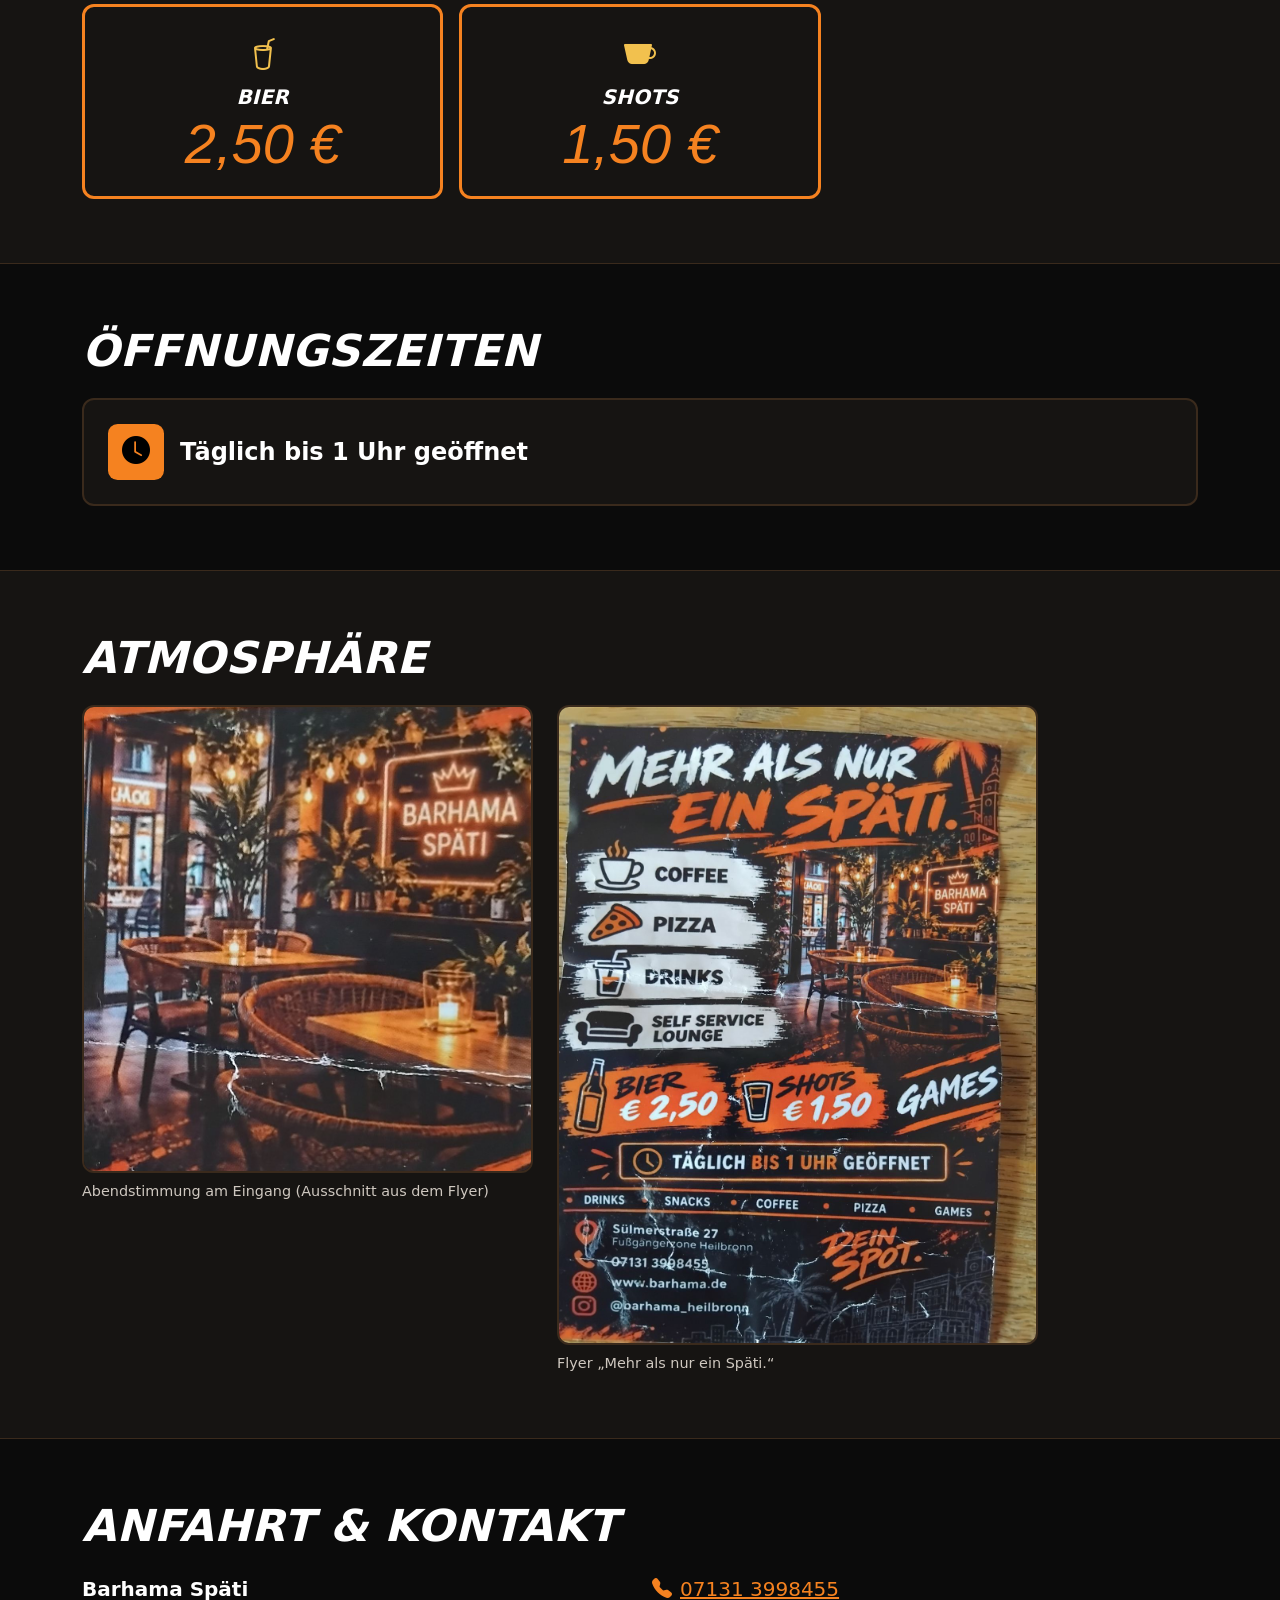
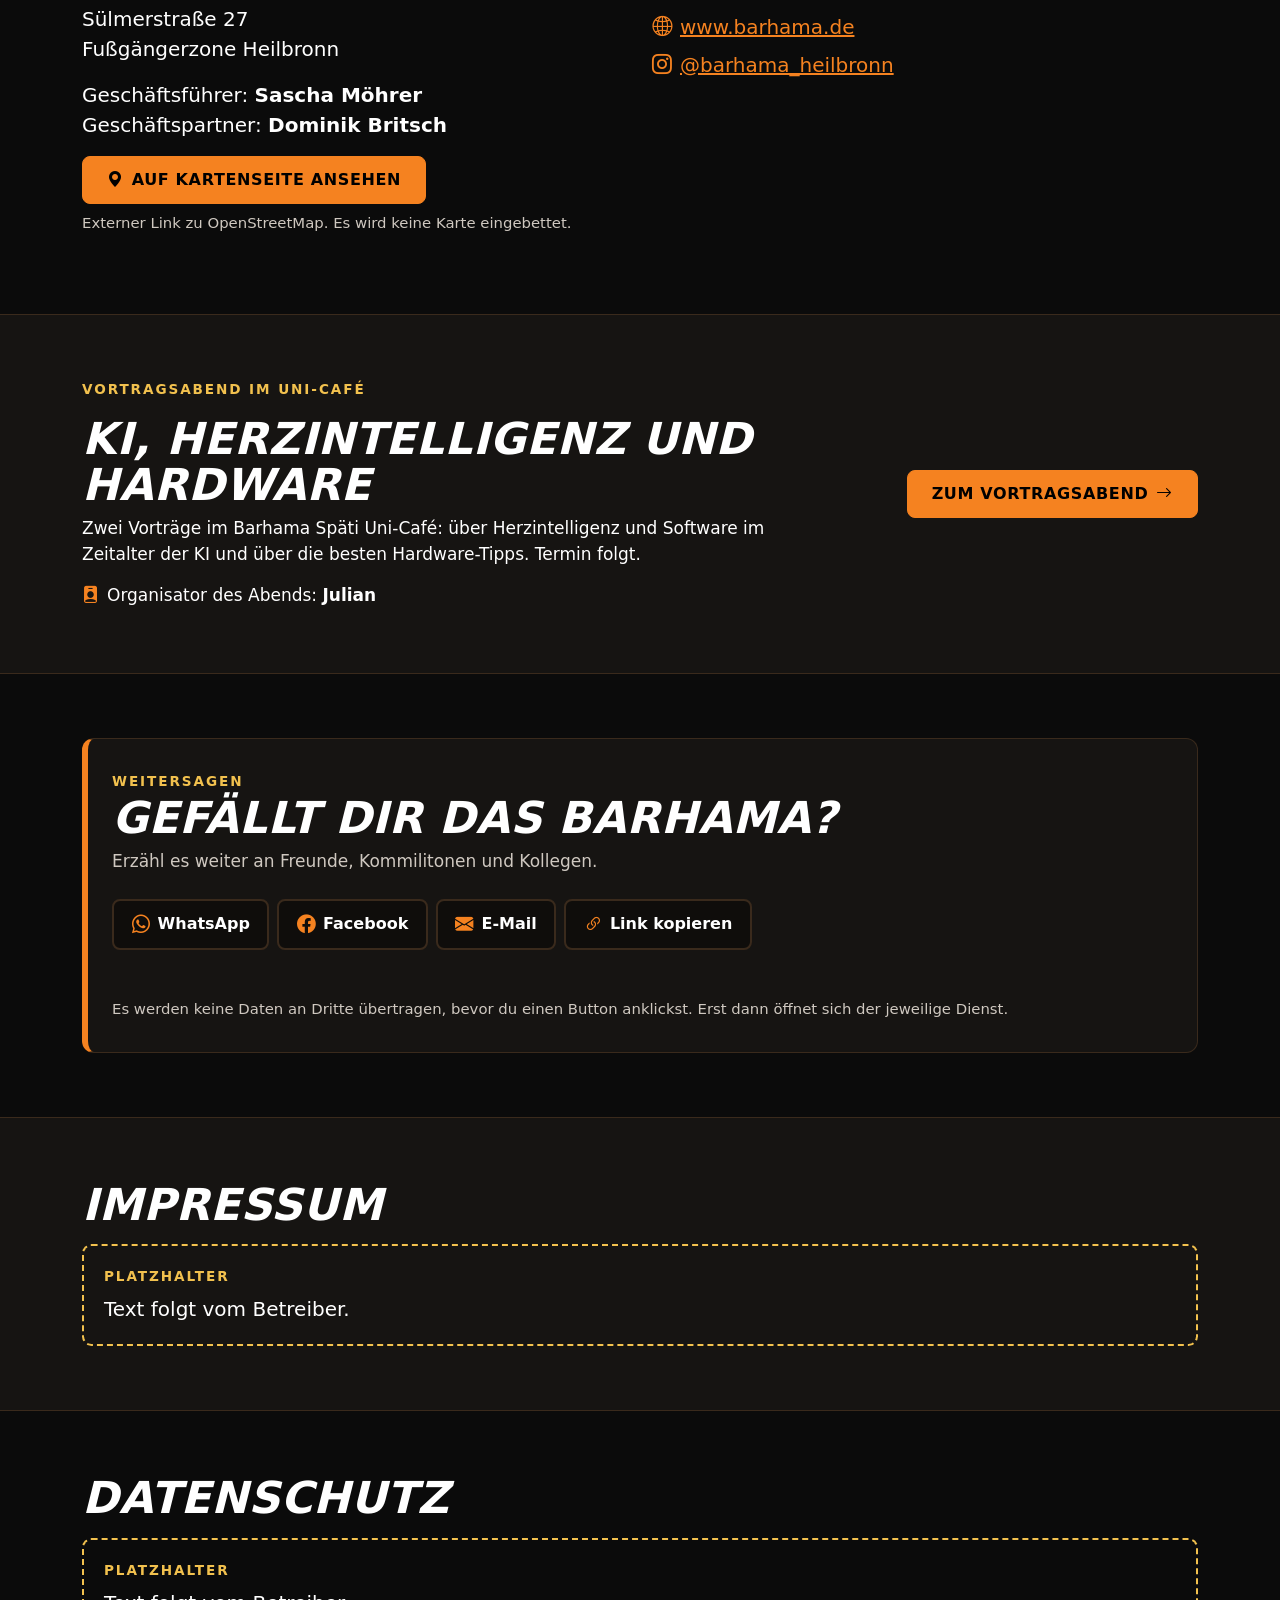
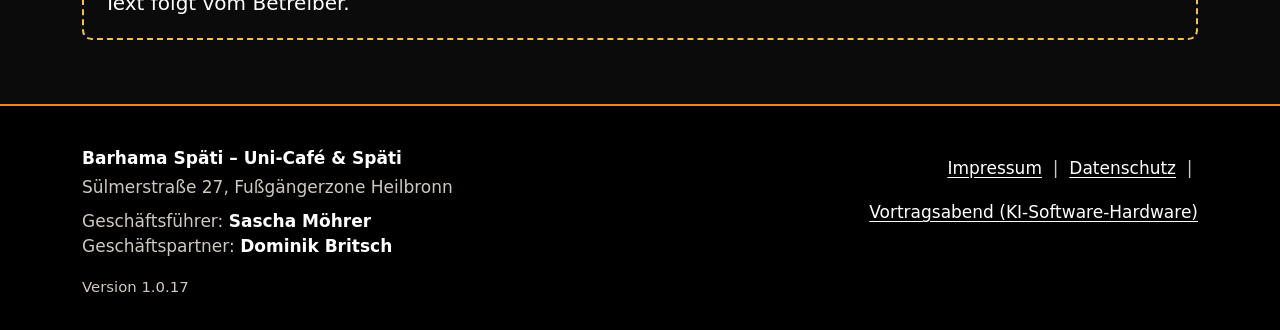
==== commit a7dee10b: "Add files via upload" ====
--- a/index.html
+++ b/index.html
@@ -5,7 +5,7 @@
   <meta name="viewport" content="width=device-width, initial-scale=1">
   <title>Barhama Späti – Uni-Café &amp; Späti in Heilbronn</title>
   <meta name="description" content="Barhama Späti, Uni-Café &amp; Späti in der Sülmerstraße 27, Fußgängerzone Heilbronn. Coffee, Pizza, Drinks, Snacks und Games. Täglich bis 1 Uhr geöffnet.">
-  <meta name="app-version" content="1.0.15">
+  <meta name="app-version" content="1.0.17">
   <meta name="theme-color" content="#0b0b0b">
   <link rel="canonical" href="https://nosz.github.io/barhama_vortrag_ki/">
   <meta property="og:type" content="website">
@@ -142,6 +142,7 @@
               Sülmerstraße 27<br>
               Fußgängerzone Heilbronn
             </address>
+            <p class="mb-3 fs-5">Geschäftsführer: <strong class="text-white">Sascha Möhrer</strong><br>Geschäftspartner: <strong class="text-white">Dominik Britsch</strong></p>
             <a class="btn btn-bh" href="https://www.openstreetmap.org/search?query=S%C3%BClmerstra%C3%9Fe%2027%20Heilbronn" target="_blank" rel="noopener noreferrer"><i class="bi bi-geo-alt-fill me-2" aria-hidden="true"></i>Auf Kartenseite ansehen<span class="visually-hidden"> (öffnet in neuem Tab, externe Seite)</span></a>
             <p class="small text-muted-bh mt-2">Externer Link zu OpenStreetMap. Es wird keine Karte eingebettet.</p>
           </div>
@@ -163,6 +164,7 @@
             <p class="eyebrow">Vortragsabend im Uni-Café</p>
             <h2 id="teaser-titel">KI, Herzintelligenz und Hardware</h2>
             <p class="mb-0">Zwei Vorträge im Barhama Späti Uni-Café: über Herzintelligenz und Software im Zeitalter der KI und über die besten Hardware-Tipps. Termin folgt.</p>
+            <p class="mt-3 mb-0"><i class="bi bi-person-badge-fill text-orange me-2" aria-hidden="true"></i>Organisator des Abends: <strong class="text-white">Julian</strong></p>
           </div>
           <div class="col-lg-4 text-lg-end">
             <a class="btn btn-bh" href="ki_software_hardware_info.html">Zum Vortragsabend<i class="bi bi-arrow-right ms-2" aria-hidden="true"></i></a>
@@ -208,12 +210,13 @@
         <div class="col-md-6">
           <p class="mb-1 text-white fw-bold">Barhama Späti – Uni-Café &amp; Späti</p>
           <p class="mb-0">Sülmerstraße 27, Fußgängerzone Heilbronn</p>
+          <p class="mt-2 mb-0">Geschäftsführer: <strong class="text-white">Sascha Möhrer</strong><br>Geschäftspartner: <strong class="text-white">Dominik Britsch</strong></p>
         </div>
         <div class="col-md-6 text-md-end">
           <a href="#impressum">Impressum</a> &nbsp;|&nbsp; <a href="#datenschutz">Datenschutz</a> &nbsp;|&nbsp; <a href="ki_software_hardware_info.html">Vortragsabend (KI-Software-Hardware)</a>
         </div>
       </div>
-      <p class="small mt-3 mb-0">Version <span id="version">1.0.15</span></p>
+      <p class="small mt-3 mb-0">Version <span id="version">1.0.17</span></p>
     </div>
   </footer>
   <script src="img_css_js/share.js"></script>
